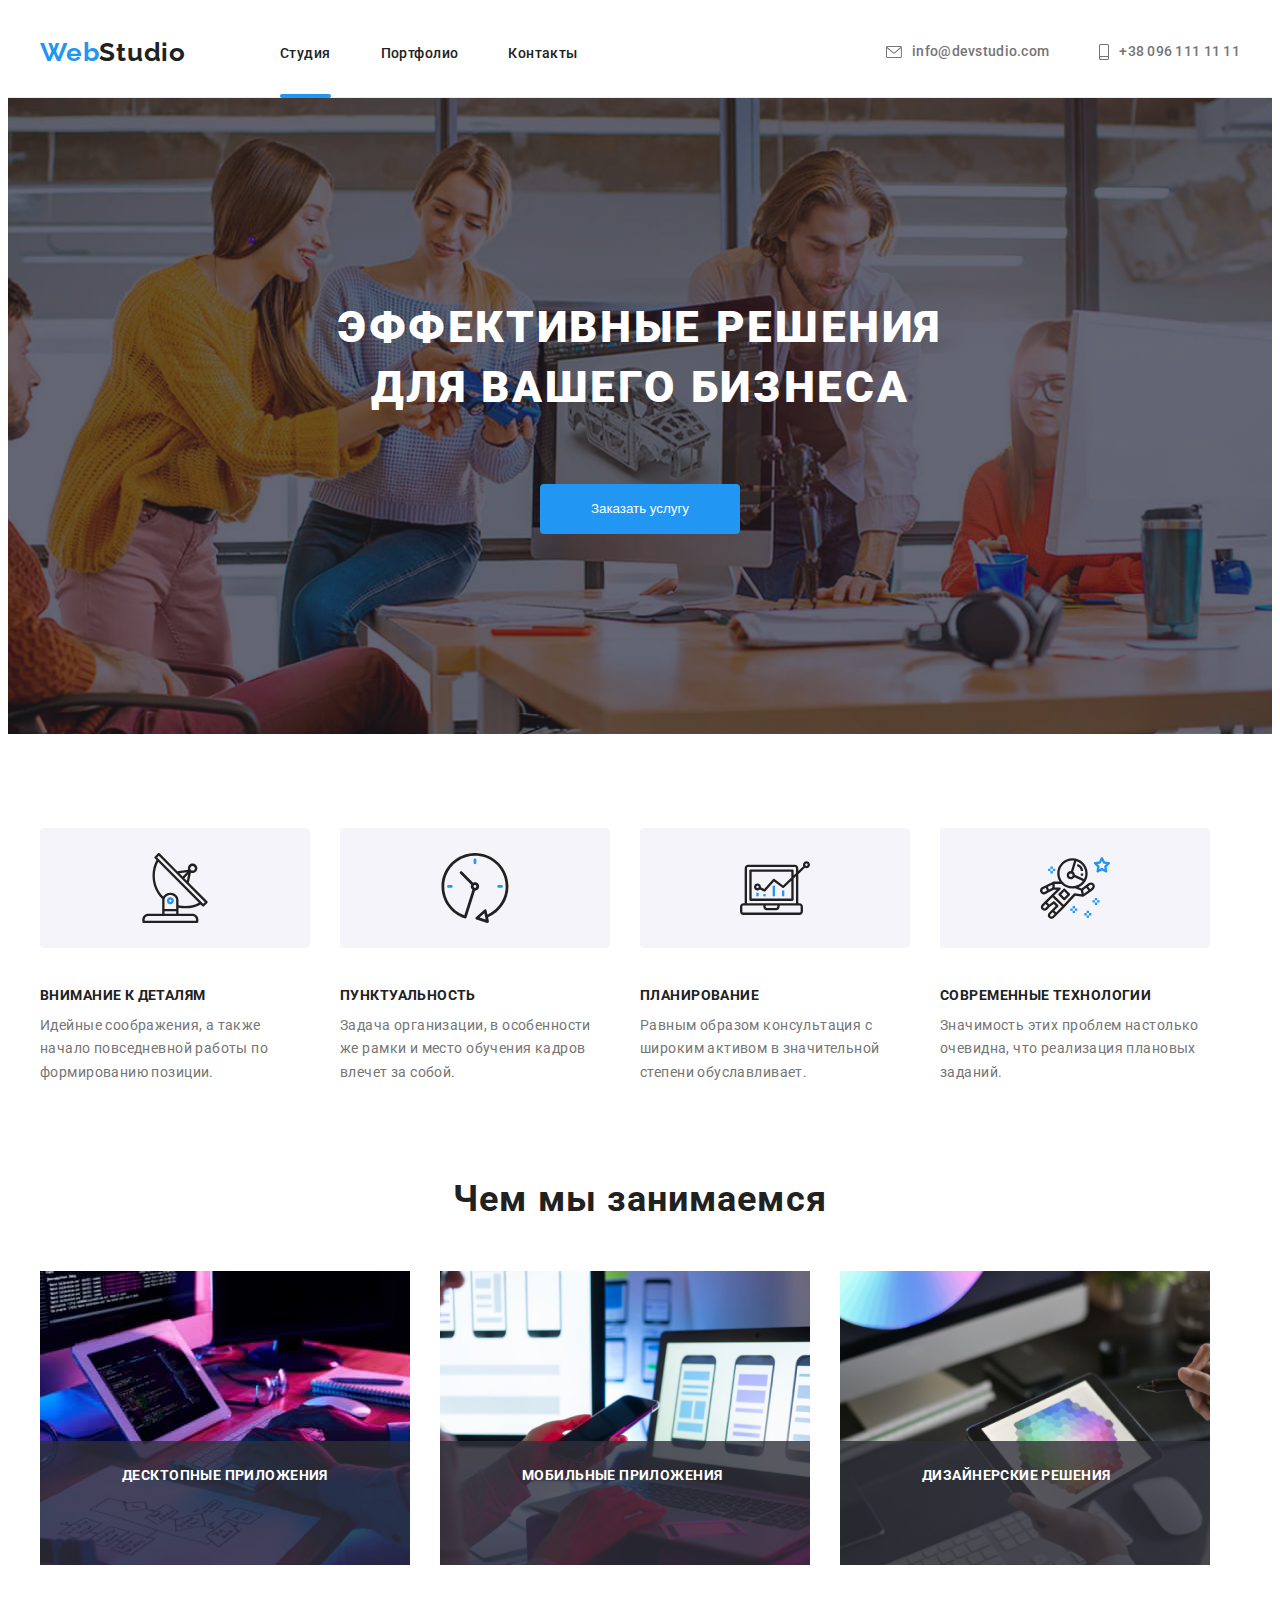
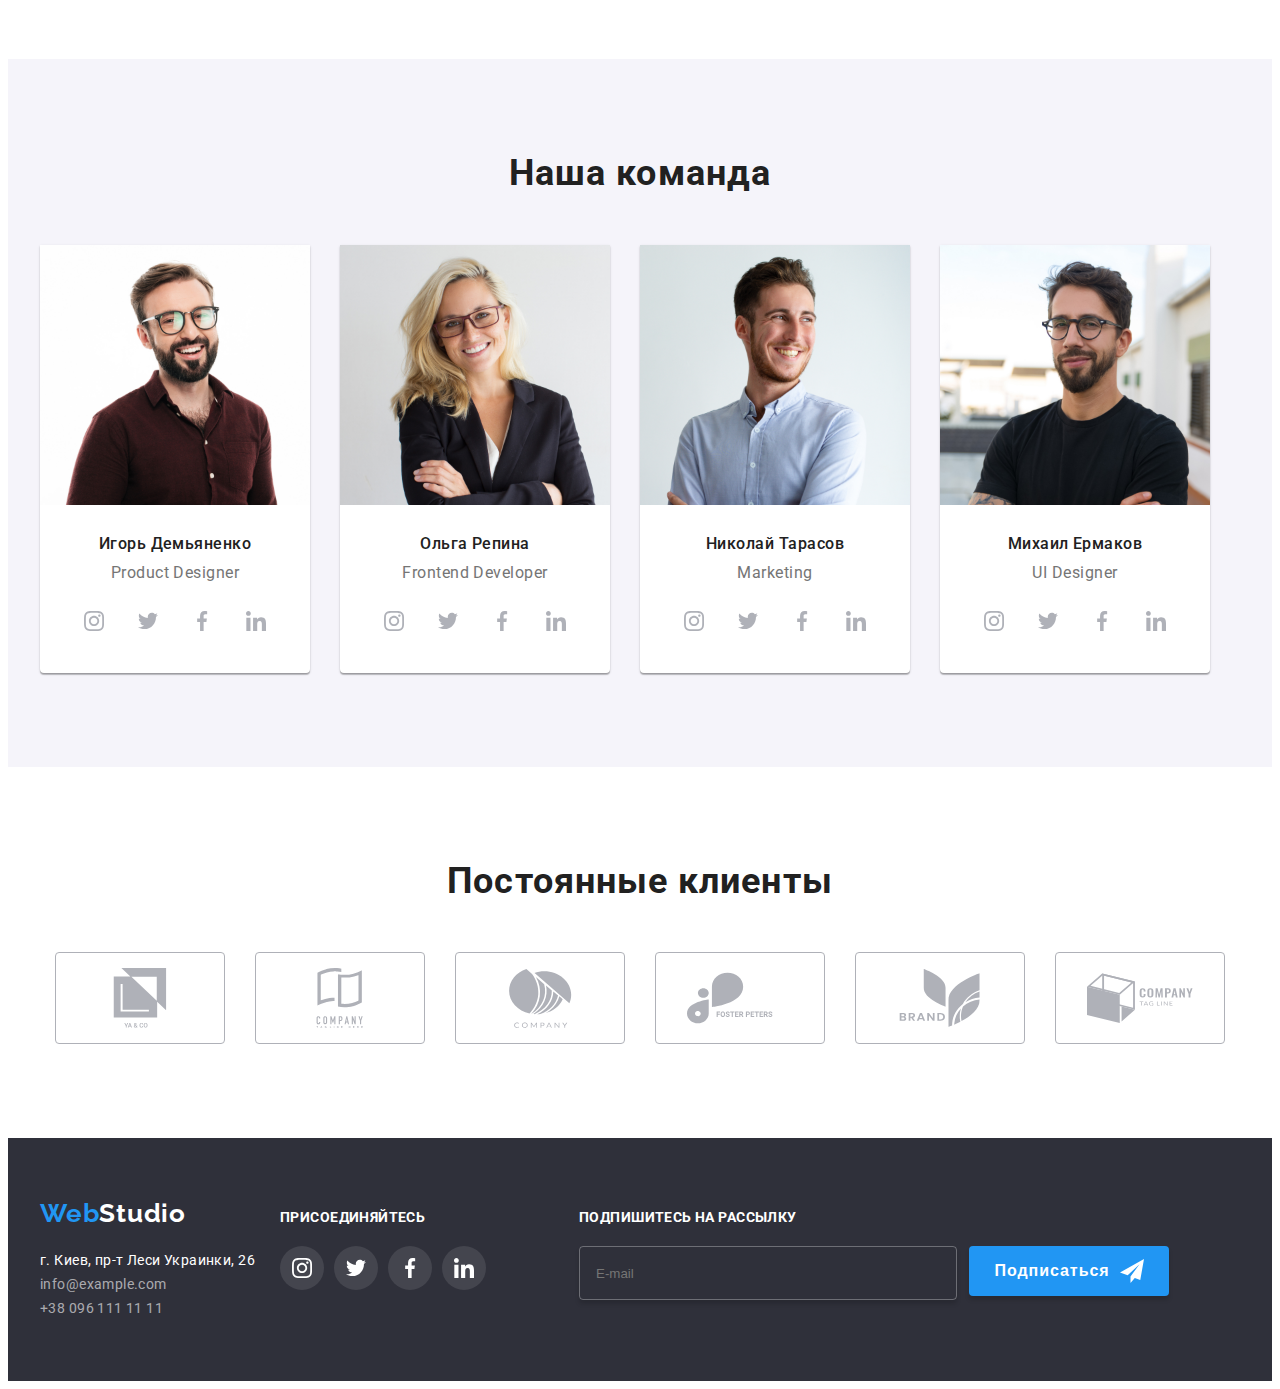
==== index.html @ 2770eb31 "dz7" ====
<!DOCTYPE html>
<html lang="ru">
  <head>
    <meta charset="UTF-8" />
    <meta http-equiv="X-UA-Compatible" content="IE=edge" />
    <meta name="viewport" content="width=device-width, initial-scale=1.0" />
    <title>WebStudio</title>
    <link
      href="https://fonts.googleapis.com/css2?family=Raleway:wght@700&family=Roboto:wght@400;500;700;900&display=swap"
      rel="stylesheet"
    />
    <link
      rel="stylesheet"
      href="https://cdnjs.cloudflare.com/ajax/libs/modern-normalize/1.1.0/modern-normalize.min.css"
      integrity="sha512-wpPYUAdjBVSE4KJnH1VR1HeZfpl1ub8YT/NKx4PuQ5NmX2tKuGu6U/JRp5y+Y8XG2tV+wKQpNHVUX03MfMFn9Q=="
      crossorigin="anonymous"
      referrerpolicy="no-referrer"
    />
    <link rel="stylesheet" href="./css/main.min.css" />
   
  </head>


  <body>

    <header class="header">

      <div class="container header__container">

        <nav class="navigation">
          <a href="./index.html" class="logo">
            Web<span class="studio">Studio</span>
          </a>
          <ul class="nav">

            <li class="nav__item ">
              <a class="nav__link current " href="/index.html"
                >Студия</a>
            </li>


            <li class="nav__item">
              <a class="nav__link " href="./partfolio.html">Портфолио</a>
            </li>


            <li class="nav__item">
              <a class="nav__link" href="">Контакты</a>
            </li>

          </ul>
        </nav>

        <ul class="contacts">
          <li class="contacts__item header-mail">
            <a class="contacts__link " href="mailto:info@devstudio.com"
              > <svg class="contacts__icon" width="16px" height="12px">
                <use href="./images/sprite.svg#icon-envelope"></use>
              </svg>info@devstudio.com</a>


          </li>
          <li class="contacts__item header-tel ">
            <a class="contacts__link " href="tel:+380961111111"
              ><svg class="contacts__icon" width="10px" height="16px">
              <use href="./images/sprite.svg#icon-smartphone"></use>
              </svg>+38 096 111 11 11</a
            >
          </li>
        </ul>
      </div>
    </header>


    <main>
      <section class="hero">
        <div class="container ">
          <h1 class="hero__title">
            Эффективные решения <br />
            для вашего бизнеса
          </h1>

          <button class="hero__button btn" data-modal-open type="button">Заказать услугу</button>
        </div>

      </section>


      <section class="section">
        <div class="container">
          <h2 class="section__title visually-hidden">Наши плюсы</h2>


          <ul class="features">

            <li class="features__item"> <div class="features__container">
              <svg class="features__icon">
                <use href="./images/sprite.svg#icon-antenna"></use>
              </svg>
            </div>
              <h3 class="features__title">Внимание к деталям</h3>
              <p class="features__text">
                Идейные соображения, а также начало повседневной работы по
                формированию позиции.
              </p>
            </li>


            <li class="features__item"> <div class="features__container">
              <svg class="features__icon">
                <use href="./images/sprite.svg#icon-clock"></use>
              </svg>
            </div>
              <h3 class="features__title">Пунктуальность</h3>
              <p class="features__text">
                Задача организации, в особенности же рамки и место обучения
                кадров влечет за собой.
              </p>
            </li>


            <li class="features__item">
              <div class="features__container"><svg class="features__icon">
                <use href="./images/sprite.svg#icon-diagram"></use>
              </svg>
            </div>
              <h3 class="features__title">Планирование</h3>
              <p class="features__text">
                Равным образом консультация с широким активом в значительной
                степени обуславливает.
              </p>
            </li>


            <li class="features__item"> <div class="features__container">
              <svg class="features__icon" >
                <use  href="./images/sprite.svg#icon-astronaut"></use>
              </svg>
            </div>
              <h3 class="features__title">Современные технологии</h3>
              <p class="features__text">
                Значимость этих проблем настолько очевидна, что реализация
                плановых заданий.
              </p>
            </li>

          </ul>

        </div>
      </section>


      <section class="section section__task">
        <div class="container">
          <h2 class="section__title">Чем мы занимаемся</h2>

          <ul class="task ">

            <li class="task__item">
              <div class="task__wrapper">
              <img
                src="./images/img.jpg" alt="набор текста на клавиатуре" width="370"/>
              <p class="task__text">Десктопные приложения</p>
            </div>
            </li>


            <li class="task__item">
              <div class="task__wrapper">
              <img
                src="./images/img(1).png" alt="использование графического планшета"width="370"/>
              <p class="task__text">Мобильные приложения</p>
            </div>
            </li>


            <li class="task__item">
              <div class="task__wrapper">
              <img
                src="./images/img(2).png" alt="использование телефона"width="370"/>
              <p class="task__text">Дизайнерские решения</p>
            </div>
            </li>

          </ul>
        </div>
      </section>


      <section class=" section section__team">
        <div class="container">
          <h2 class="section__title">Наша команда</h2>

          <ul class="team">

            <li class="team__item">
              <img
                src="./images/img(3).jpg"
                alt="портрет Игоря Демьяненко "
                width="270"/>

              <div class="box">
                <h3 class="box__title">Игорь Демьяненко</h3>
                <p class="box__paragraph">Product Designer</p>

                <ul class=" social">

                  <li class="social__item">
                    <a href="" class="social__link">
                      <svg class="social__icon">
                        <use href="./images/sprite.svg#icon-instagram"></use>
                      </svg>
                    </a>
                  </li>


                  <li class="social__item">
                    <a href="" class="social__link">
                      <svg class="social__icon">
                        <use href="./images/sprite.svg#icon-twitter"></use>
                      </svg>
                    </a>
                  </li>


                  <li class="social__item">
                    <a href="" class="social__link">
                      <svg class="social__icon">
                        <use href="./images/sprite.svg#icon-facebook"></use>
                      </svg>
                    </a>
                  </li>


                  <li class="social__item">
                    <a href="" class="social__link">
                      <svg class="social__icon">
                        <use href="./images/sprite.svg#icon-linkedin"></use>
                      </svg>
                    </a>
                  </li>

                </ul>

              </div>

            </li>

            <li class="team__item">
              <img
                src="./images/img(4).jpg"
                alt="портрет Ольги Репиной "
                width="270"/>

              <div class="box">
                <h3 class="box__title">Ольга Репина</h3>
                <p class="box__paragraph">Frontend Developer</p>

                    <ul class=" social">

                      <li class="social__item">
                        <a href="" class="social__link">
                          <svg class="social__icon">
                            <use href="./images/sprite.svg#icon-instagram"></use>
                          </svg>
                        </a>
                      </li>


                      <li class="social__item">
                        <a href="" class="social__link">
                          <svg class="social__icon">
                            <use href="./images/sprite.svg#icon-twitter"></use>
                          </svg>
                        </a>
                      </li>


                      <li class="social__item">
                        <a href="" class="social__link">
                          <svg class="social__icon">
                            <use href="./images/sprite.svg#icon-facebook"></use>
                          </svg>
                        </a>
                      </li>


                      <li class="social__item">
                        <a href="" class="social__link">
                          <svg class="social__icon">
                            <use href="./images/sprite.svg#icon-linkedin"></use>
                          </svg>
                        </a>
                      </li>

                    </ul>

              </div>

            </li>

            <li class="team__item">
              <img
                src="./images/img(5).jpg"
                alt="портрет Николая Тарасова"
                width="270"/>

              <div class="box">
                <h3 class="box__title">Николай Тарасов</h3>
                <p class="box__paragraph">Marketing</p>

                  <ul class=" social">

                    <li class="social__item">
                      <a href="" class="social__link">
                        <svg class="social__icon">
                          <use href="./images/sprite.svg#icon-instagram"></use>
                        </svg>
                      </a>
                    </li>


                    <li class="social__item">
                      <a href="" class="social__link">
                        <svg class="social__icon">
                          <use href="./images/sprite.svg#icon-twitter"></use>
                        </svg>
                      </a>
                    </li>


                    <li class="social__item">
                      <a href="" class="social__link">
                        <svg class="social__icon">
                          <use href="./images/sprite.svg#icon-facebook"></use>
                        </svg>
                      </a>
                    </li>


                    <li class="social__item">
                      <a href="" class="social__link">
                        <svg class="social__icon">
                          <use href="./images/sprite.svg#icon-linkedin"></use>
                        </svg>
                      </a>
                    </li>

                  </ul>

              </div>

            </li>

            <li class="team__item">
              <img
                src="./images/img(6).jpg"
                alt="портрет Михаила Ермакова"
                width="270"/>

              <div class="box">

                <h3 class="box__title">Михаил Ермаков</h3>
                <p class="box__paragraph">UI Designer</p>

                    <ul class=" social">

                      <li class="social__item">
                        <a href="" class="social__link">
                          <svg class="social__icon">
                            <use href="./images/sprite.svg#icon-instagram"></use>
                          </svg>
                        </a>
                      </li>


                      <li class="social__item">
                        <a href="" class="social__link">
                          <svg class="social__icon">
                            <use href="./images/sprite.svg#icon-twitter"></use>
                          </svg>
                        </a>
                      </li>


                      <li class="social__item">
                        <a href="" class="social__link">
                          <svg class="social__icon">
                            <use href="./images/sprite.svg#icon-facebook"></use>
                          </svg>
                        </a>
                      </li>


                    <li class="social__item">
                      <a href="" class="social__link">
                        <svg class="social__icon">
                          <use href="./images/sprite.svg#icon-linkedin"></use>
                        </svg>
                      </a>
                    </li>
                    </ul>
        </div>
      </section>


      <section class=" section section__customer">
        <div class="container">
          <h2 class="section__title">Постоянные клиенты</h2>

          <ul class="customer">

            <li class="customer__item">
              <a href="" class="customer__link">
                <svg class="customer__icon">
                  <use href="./images/sprite.svg#icon-1"></use>
                </svg>
              </a>
            </li>


            <li class="customer__item">
              <a href="" class="customer__link">
                <svg class="customer__icon ">
                  <use href="./images/sprite.svg#icon-2"></use>
                </svg>
              </a>

              <li class="customer__item">
                <a href="" class="customer__link">
                  <svg class="customer__icon ">
                    <use href="./images/sprite.svg#icon-3"></use>
                  </svg>
                </a>

                <li class="customer__item">
                  <a href="" class="customer__link">
                    <svg class="customer__icon ">
                      <use href="./images/sprite.svg#icon-4"></use>
                    </svg>
                  </a>

                  <li class="customer__item">
                    <a href="" class="customer__link">
                      <svg class="customer__icon ">
                        <use href="./images/sprite.svg#icon-5"></use>
                      </svg>
                    </a>

                    <li class="customer__item">
                      <a href="" class="customer__link">
                        <svg class="customer__icon ">
                          <use href="./images/sprite.svg#icon-6"></use>
                        </svg>
                      </a>
            </ul>
        </div>
      </section>


    </main>


    <footer class="footer">
      <div class="container footer-container">
        <div class="" ><a href="./index.html" class="logo">
          Web<span class="footer__studio">Studio</span>
        </a>
        <address class="address">

          <ul class="connection">

            <li class="connection__item ">г. Киев, пр-т Леси Украинки, 26</li>
            <li class="connection__item">
              <a
                class="connection__link "
                href="mailto:info@devstudio.com"
                >info@example.com</a
              >
            </li>


            <li class="connection__item">
              <a class="connection__link" href="tel:+380961111111"
                >+38 096 111 11 11</a
              >
            </li>


          </ul>
        </address>

      </div> 
      <div class=" right">
        <h2 class="footer-title">присоединяйтесь</h2>

        <ul class="join ">

          <li class="join__item">
            <a href="" class="join__link">
              <svg class="join__icon">
                <use href="./images/sprite.svg#icon-instagram"></use>
              </svg>
            </a>
          </li>


          <li class="join__item">
            <a href="" class="join__link">
              <svg class="join__icon">
                <use href="./images/sprite.svg#icon-twitter"></use>
              </svg>
            </a>
          </li>


          <li class="join__item">
            <a href="" class="join__link">
              <svg class="join__icon">
                <use href="./images/sprite.svg#icon-facebook"></use>
              </svg>
            </a>
          </li>


          <li class="join__item">
            <a href="" class="join__link">
              <svg class="join__icon">
                <use href="./images/sprite.svg#icon-linkedin"></use>
              </svg>
            </a>
          </li>

        </ul>

      </div>
      <div class="form">
          <h2 class="footer-title ">Подпишитесь на рассылку</h2>
         <form action="#" class="form-send">
      <div class="follow"> <input type="text" name="user-mail-follow" id="user-mail-follow" class="follow__mail" placeholder="E-mail" />
          <button type="submit" class="btn follow__btn">Подписаться
            <svg class="follow__icon" width="24" height="24">
              <use href="./images/sprite.svg#icon-send"></use>
            </svg>
          </button>
        </div>
         </form>
        
      </div>
    </div>
    </footer>
    <div class="backdrop is-hidden " data-modal>
      <div class="modal">
        <button type="button" class="close-btn" data-modal-close>
            <svg class="button-icon">
              <use href="./images/sprite.svg#icon-cross"></use>
            </svg>
        </button>
        <p class="modal-title">Оставьте свои данные, мы вам перезвоним</p>
        <form action="#" class="modal-form">
          <div class="modal-field">
            <label for="user-name" class="input-label">Имя</label>
            <span class="input-wrapper">
              <input type="text" name="user-name" id="user-name" class="modal-input" />
              <svg class="input-icon" width="18" height="18">
                <use href="./images/sprite.svg#icon-person-black"></use>
              </svg>
            </span>
          </div>
          <div class="modal-field">
            <label for="user-phone" class="input-label">Телефон</label>
            <span class="input-wrapper">
              <input type="text" name="user-phone" id="user-phone" class="modal-input" />
              <svg class="input-icon" width="18" height="18">
                <use href="./images/sprite.svg#icon-phone-black"></use>
              </svg>
            </span>
          </div>
          <div class="modal-field">
            <label for="user-email" class="input-label">Почта</label>
            <span class="input-wrapper">
              <input type="text" name="user-email" id="user-email" class="modal-input" />
              <svg class="input-icon" width="18" height="18">
                <use href="./images/sprite.svg#icon-email-black"></use>
              </svg>
            </span>
          </div>
          
          <div class="text-box">
            <label for="user-text" class="input-label" >Комментарий</label>
            <textarea name="user-text" id="user-text" class="modal-input-text modal-input" placeholder="Введите текст"></textarea>
          </div>
          <input type="checkbox" id="modal-checkbox" class="modal-checkbox visually-hidden">
          <label for="modal-checkbox" class="check-text">
                        <span>
                            <svg class="check-icon" width="11" height="8">
                                <use
                                    href="./images/sprite.svg#icon-tik"
                                ></use>
                            </svg>
                        </span>
                        Соглашаюсь с рассылкой и принимаю&nbsp <a href="" class="condition">Условия договора</a> 
                      </label>
                      <button type="submit" class="btn modal-btn">
                        Отправить
                      </button>




        </form>
      </div>
    </div>
  <script src="./js/modal.js"></script>
  </body>
</html>
---- css/main.min.css ----
:root{--title-color: #212121;--accent-color: #2196f3;--text-color: #757575;--primary-title-color: #ffffff;--background-color: #2f303a;--button-color: #2196f3;--button-text-color: #ffffff;--footer-color: #ffffff99;--bg-footer-color: #2f303a;--buttons-color-portfolio: #f5f4fa;--footer-link-color: rgba(255, 255, 255, 0.6);--our-team-bgc: #f5f4fa;--icon-color: #afb1b8;--modal-color-input: #757575}p,h1,h2,h3,h4,h5,h6{margin:0}ul{list-style:none;margin:0;padding-left:0}input{cursor:pointer}img{display:block;max-width:100%;height:auto}body{font-family:"Roboto", sans-serif;letter-spacing:0.02em}.section{padding-top:94px;padding-bottom:94px}a{text-decoration:none}.btn{cursor:pointer;border:transparent}.section__title{font-weight:700;font-size:36px;line-height:1.16;letter-spacing:0.03em;color:var(--title-color);margin-bottom:50px;text-align:center}.visually-hidden{position:absolute;width:1px;height:1px;margin:-1px;padding:0;overflow:hidden;border:0;clip:rect(0 0 0 0)}.container{padding:0 15px;width:1200px;margin:0 auto}.current{color:var(--accent-color)}.current::after{content:"";position:absolute;width:100%;height:4px;border-radius:2px;background-color:var(--accent-color);display:block;bottom:-37px}.header{padding-top:29px;padding-bottom:29px;border-bottom:solid 1px #ececec}.contacts__link{display:flex;align-items:center}.contacts__link:hover .contacts__icon{fill:var(--accent-color)}.contacts__link:focus .contacts__icon{fill:var(--accent-color)}.header__container{display:flex;align-items:center}.navigation{display:flex;align-items:center}.nav{display:flex}.contacts{margin-left:auto;display:flex;align-items:center}.contacts__icon{fill:var(--text-color);margin-right:10px;transition:fill 250ms cubic-bezier(0.4, 0, 0.2, 1)}.nav__item:not(:last-child){margin-right:50px}.logo{color:var(--accent-color);font-family:Raleway;font-weight:700;font-size:26px;line-height:1.19;letter-spacing:0.03em;margin-right:94px}.studio{color:var(--title-color)}.nav__link{font-weight:500;font-size:14px;line-height:1.14;letter-spacing:0.03em;color:var(--title-color);position:relative;transition:color 250ms cubic-bezier(0.4, 0, 0.2, 1)}.nav__link:hover,.nav__link:focus{color:var(--accent-color)}.contacts__link{font-weight:500;font-size:14px;line-height:1.14;letter-spacing:0.02em;color:var(--text-color);transition:color 250ms cubic-bezier(0.4, 0, 0.2, 1)}.contacts__link:hover,.contacts__link:focus{color:var(--accent-color)}.contacts__item:not(:last-child){margin-right:50px}.hero{padding-top:200px;padding-bottom:200px;background-image:linear-gradient(to right, rgba(47,48,58,0.4), rgba(47,48,58,0.4)),url(../images/Imgback.jpg);background-repeat:no-repeat;background-position:center;background-size:cover;text-align:center}.hero__title{font-weight:900;font-size:44px;line-height:1.36;letter-spacing:0.06em;color:var(--primary-title-color);margin-bottom:66px;text-transform:uppercase}.hero__button{background-color:var(--button-color);color:var(--button-text-color);width:200px;height:50px;border-radius:4px;padding:10px 32px}.features__container{height:120px;width:270px;background-color:var(--buttons-color-portfolio);margin-bottom:40px;border-radius:4px;display:flex;justify-content:center;align-items:center}.features__icon{height:70px;width:70px;background-size:cover}.features{display:flex;flex-wrap:wrap}.features__item:not(:last-child){margin-right:30px}.features__title{font-weight:700;font-size:14px;line-height:1.14;letter-spacing:0.03em;text-transform:uppercase;color:var(--title-color);margin-bottom:10px}.features__text{width:270px;font-size:14px;line-height:1.71;letter-spacing:0.03em;color:var(--text-color)}.section__task{padding-top:0}.task__wrapper{position:relative;overflow:hidden}.task__text{font-weight:700;font-size:14px;line-height:1.14;letter-spacing:0.03em;text-transform:uppercase;color:var(--primary-title-color);background:rgba(47,48,58,0.8);bottom:0;height:70px;width:100%;padding:27px 82px;position:absolute}.task{display:flex}.task__item:not(:last-child){margin-right:30px}.section__team{background-color:var(--our-team-bgc)}.team__title{font-weight:700;font-size:36px;line-height:1.16;letter-spacing:0.03em;color:var(--title-color);margin-bottom:50px;text-align:center}.team{display:flex}.team__item{box-shadow:0px 1px 3px rgba(0,0,0,0.12),0px 1px 1px rgba(0,0,0,0.14),0px 2px 1px rgba(0,0,0,0.2);border-radius:0px 0px 4px 4px;background-color:#fff}.team__item:not(:last-child){margin-right:30px}.box{padding-top:30px;padding-bottom:30px}.box__title{font-weight:500;font-size:16px;line-height:1.18;letter-spacing:0.03em;color:var(--title-color);margin-bottom:10px;text-align:center}.box__paragraph{font-size:16px;line-height:1.18;letter-spacing:0.03em;color:var(--text-color);text-align:center;margin-bottom:16px}.social{display:flex;justify-content:center}.social__item{height:44px;width:44px}.social__item+.social__item{margin-left:10px}.social__icon{height:20px;width:20px;fill:var(--icon-color);transition:fill 250ms cubic-bezier(0.4, 0, 0.2, 1)}.social__link{width:100%;height:100%;border-radius:50%;background-color:var(--button-text-color);display:flex;align-items:center;justify-content:center;transition:background-color 250ms cubic-bezier(0.4, 0, 0.2, 1)}.social__link:hover,.social__link:focus{background-color:var(--button-color)}.social__link:hover .social__icon,.social__link:focus .social__icon{fill:var(--primary-title-color)}.customer{display:flex;justify-content:center}.customer__item{height:92px;width:170px}.customer__item+.customer__item{margin-left:30px}.customer__icon{height:60px;width:106px;fill:var(--icon-color);transition:fill 250ms cubic-bezier(0.4, 0, 0.2, 1)}.customer__link{width:100%;height:100%;border-radius:4px;background-color:var(--button-text-color);display:flex;align-items:center;justify-content:center;border:1px solid #afb1b8;box-sizing:border-box;transition:border-color 250ms cubic-bezier(0.4, 0, 0.2, 1)}.customer__link:hover,.customer__link:focus{border-color:var(--button-color)}.customer__link:hover .customer__icon,.customer__link:focus .customer__icon{fill:var(--button-color)}.footer-container{display:flex;align-items:baseline}.footer__contacts{margin-right:70px}.footer{background-color:var(--bg-footer-color);padding-top:60px;padding-bottom:60px}.connection__item{font-size:14px;line-height:1.71;letter-spacing:0.03em;color:var(--primary-title-color)}.address{margin-top:20px}.connection{font-size:14px;line-height:1.71;letter-spacing:0.03em;color:var(--footer-color);font-style:normal}.footer__studio{color:var(--button-text-color)}.connection__link{font-weight:400;font-size:14px;line-height:1.71;letter-spacing:0.03em;color:rgba(255,255,255,0.6);transition:color 250ms cubic-bezier(0.4, 0, 0.2, 1);display:block}.connection__link:hover,.connection__link:focus{color:var(--accent-color)}.join{display:flex;justify-content:center}.footer-title{font-weight:700;font-size:14px;line-height:1.14;letter-spacing:0.03em;text-transform:uppercase;color:var(--primary-title-color);margin-bottom:20px}.join__item{height:44px;width:44px}.join__item+.join__item{margin-left:10px}.join__link{width:100%;height:100%;border-radius:50%;background-color:rgba(255,255,255,0.1);display:flex;align-items:center;justify-content:center;transition:background-color 250ms cubic-bezier(0.4, 0, 0.2, 1)}.join__link:hover,.join__link:focus{background-color:var(--button-color)}.join__link:hover .social__icon,.join__link:focus .social__icon{fill:var(--primary-title-color)}.join__icon{height:20px;width:20px;fill:var(--button-text-color);transition:fill 250ms cubic-bezier(0.4, 0, 0.2, 1)}.follow__mail{width:358px;height:50px;border:1px solid rgba(255,255,255,0.3);box-shadow:0px 4px 4px rgba(0,0,0,0.15);border-radius:4px;background-color:transparent;padding-left:16px;color:#ffffff}.form{margin-left:93px}.follow{display:flex;justify-content:center}.follow__btn{width:200px;height:50px;background-color:var(--accent-color);box-shadow:0px 4px 4px rgba(0,0,0,0.15);border-radius:4px;font-weight:700;font-size:16px;line-height:1.87;letter-spacing:0.06em;color:var(--primary-title-color);margin-left:12px;position:relative;display:flex;align-items:center;justify-content:center}.follow__icon{margin-left:10px}.backdrop{position:fixed;width:100vw;height:100vh;background-color:rgba(0,0,0,0.1);top:0;display:flex;align-items:center;justify-content:center;transition:opacity 300ms ease-in-out, visibility 300ms ease-in-out}.backdrop.is-hidden{opacity:0;visibility:hidden;pointer-events:none}.backdrop.is-hidden .modal{transform:scale(2)}.modal{min-width:528px;min-height:581px;background-color:#ffffff;border-radius:4px;position:relative;transform:scale(1);transition:transform 250ms ease;padding:40px}.close-btn{position:absolute;padding:0;right:8px;top:8px;background-color:transparent;border-radius:50%;width:30px;height:30px;border:1px solid rgba(0,0,0,0.1);display:flex;align-items:center;justify-content:center;transition:fill 250ms cubic-bezier(0.4, 0, 0.2, 1);cursor:pointer}.close-btn:hover,.close-btn:focus{fill:var(--accent-color)}.button-icon{height:11px;width:11px}.modal-title{font-weight:700;font-size:20px;line-height:1.15;letter-spacing:0.03em;color:var(--title-color);margin-bottom:20px}.modal-field{margin-bottom:10px}.input-label{font-size:12px;line-height:1.16;letter-spacing:0.01em;color:var(--modal-color-input);display:block;margin-bottom:5px}.input-wrapper{display:block;position:relative}.modal-input{width:100%;height:45px;border-radius:3px;border:1px solid #999999;background:transparent;padding-left:40px;padding-right:20px;outline:none;transition:border-color 250ms cubic-bezier(0.4, 0, 0.2, 1)}.modal-input:focus{border-color:var(--accent-color)}.modal-input:focus+.input-icon{fill:var(--accent-color)}.input-icon{position:absolute;left:10px;top:50%;transform:translateY(-50%);transition:fill 250ms cubic-bezier(0.4, 0, 0.2, 1)}.modal-input-text{width:100%;height:100px;border-radius:3px;resize:none;border:1px solid #999999;background:transparent;padding:10px;display:block}.modal-btn{display:block;margin:0 auto}.check-text{font-size:14px;line-height:1.17;letter-spacing:0.03em;color:var(--text-color);display:flex;margin-bottom:15px;position:relative;align-items:center;justify-content:center}.check-text span{width:15px;height:15px;border:2px solid #303030;border-radius:3px;margin-right:7px;display:flex;align-items:center;justify-content:center}.check-text .modal-checkbox:checked+.check-text span{background-color:var(--accent-color);border:none}.condition{color:var(--button-color)}.modal-btn{background-color:var(--button-color);color:var(--button-text-color);width:200px;height:50px;border-radius:4px;padding:10px 32px}.text-box{margin-bottom:20px}.sort__button{background-color:var(--buttons-color-portfolio);color:var(--title-color);font-weight:500;font-size:16px;line-height:1.6;letter-spacing:0.03em;padding:6px 22px;border-radius:4px;transition:color 250ms cubic-bezier(0.4, 0, 0.2, 1),background-color 250ms cubic-bezier(0.4, 0, 0.2, 1),box-shadow 250ms cubic-bezier(0.4, 0, 0.2, 1)}.sort__button:hover,.sort__button:focus{color:var(--button-text-color);background-color:var(--accent-color);box-shadow:0px 3px 1px rgba(0,0,0,0.1),0px 1px 2px rgba(0,0,0,0.08),0px 2px 2px rgba(0,0,0,0.12)}.sort{display:flex;margin-bottom:50px;justify-content:center}.sort__item:not(:last-child){margin-right:8px}.case__title{font-weight:700;font-size:18px;line-height:2;letter-spacing:0.06em;color:var(--title-color);margin-bottom:4px}.examples__text{font-size:16px;color:#fff;background-color:rgba(33,150,243,0.9);position:absolute;top:0;left:0;font-size:18px;line-height:1.56;height:100%;padding:63px 24px;transform:translateY(100%);transition:transform 250ms cubic-bezier(0.4, 0, 0.2, 1)}.examples__wrapper{position:relative;overflow:hidden}.case-paragraph{font-size:16px;line-height:1.87;letter-spacing:0.03em;color:#757575}.examples{padding-top:94px}.examples__link{display:block;transition:box-shadow 250ms cubic-bezier(0.4, 0, 0.2, 1),fill 250ms cubic-bezier(0.4, 0, 0.2, 1)}.examples__link:hover,.examples__link:focus{box-shadow:0px 1px 1px rgba(0,0,0,0.12),0px 4px 4px rgba(0,0,0,0.06),1px 4px 6px rgba(0,0,0,0.16)}.examples__link:hover .examples__text,.examples__link:focus .examples__text{transform:translateY(0)}.examples{display:flex;flex-wrap:wrap}.examples__item{flex-basis:calc((100% - 60px) / 3);margin-bottom:30px}.examples__item:not(:nth-child(3n)){margin-right:30px}.examples__item:nth-last-child(-n+3){margin-bottom:0}.examples__item img{width:100%}.case{padding-left:24px;padding-right:24px;padding-bottom:20px;padding-top:20px;border-bottom:1px solid #eeeeee;border-left:1px solid #eeeeee;border-right:1px solid #eeeeee}
/*# sourceMappingURL=main.min.css.map */
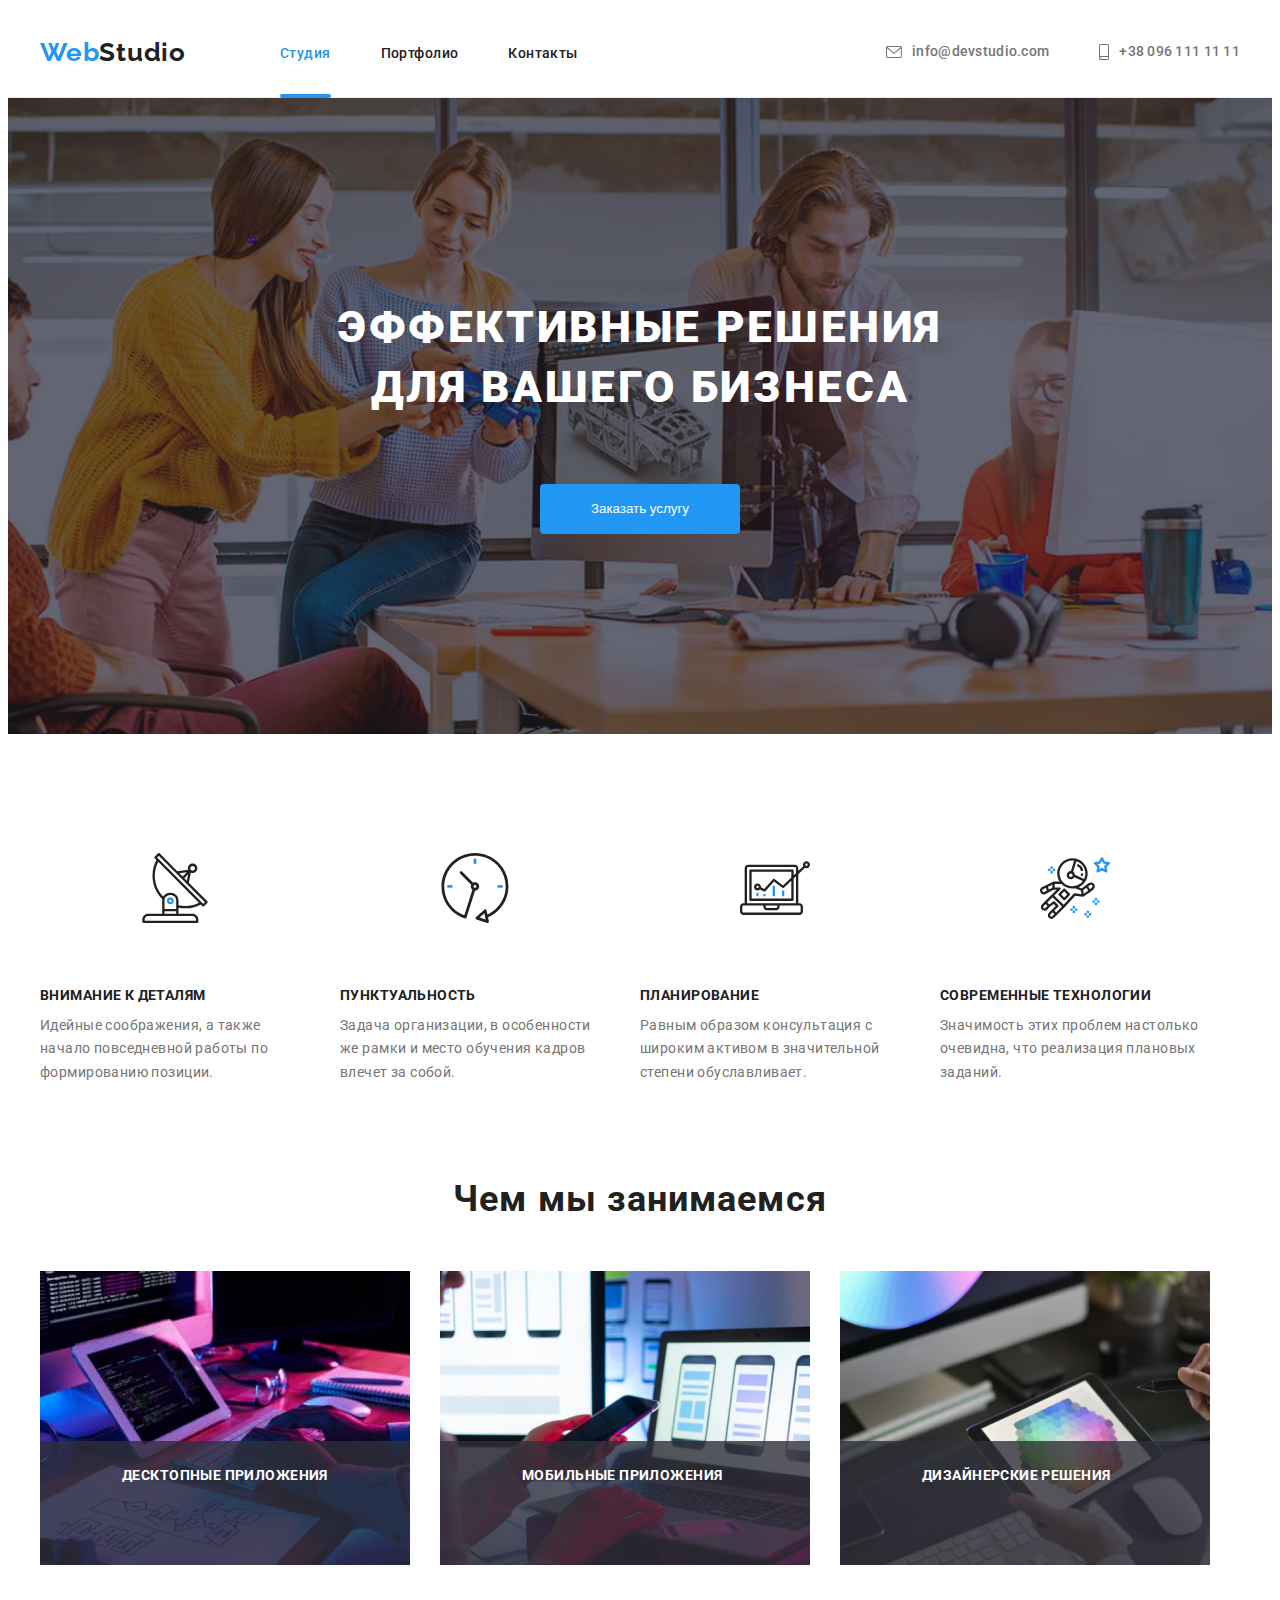
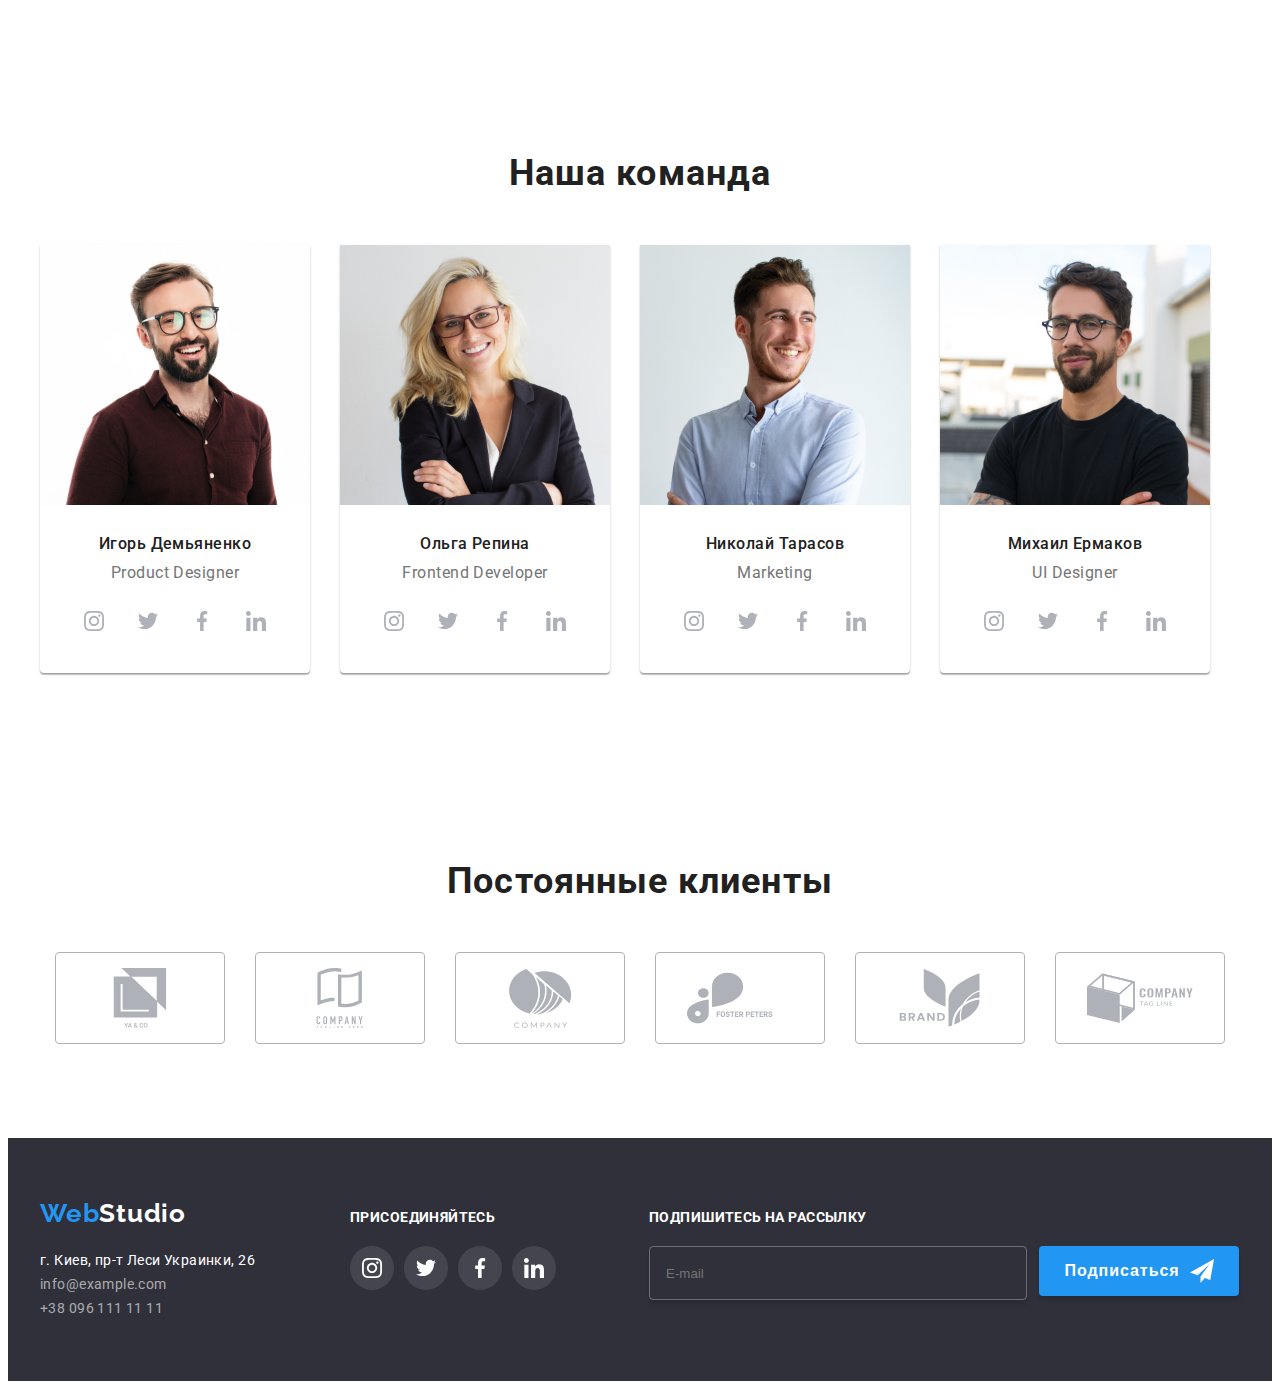
==== commit 0e537f10: "homework 7" ====
--- a/index.html
+++ b/index.html
@@ -2,23 +2,29 @@
 <html lang="ru">
   <head>
     <meta charset="UTF-8" />
-    <meta http-equiv="X-UA-Compatible" content="IE=edge" />
-    <meta name="viewport" content="width=device-width, initial-scale=1.0" />
-    <title>WebStudio</title>
-    <link
-      href="https://fonts.googleapis.com/css2?family=Raleway:wght@700&family=Roboto:wght@400;500;700;900&display=swap"
-      rel="stylesheet"
-    />
-    <link
-      rel="stylesheet"
-      href="https://cdnjs.cloudflare.com/ajax/libs/modern-normalize/1.1.0/modern-normalize.min.css"
-      integrity="sha512-wpPYUAdjBVSE4KJnH1VR1HeZfpl1ub8YT/NKx4PuQ5NmX2tKuGu6U/JRp5y+Y8XG2tV+wKQpNHVUX03MfMFn9Q=="
-      crossorigin="anonymous"
-      referrerpolicy="no-referrer"
-    />
+  <link
+    rel="stylesheet"
+    href="https://cdnjs.cloudflare.com/ajax/libs/modern-normalize/1.1.0/modern-normalize.min.css"
+    integrity="sha512-wpPYUAdjBVSE4KJnH1VR1HeZfpl1ub8YT/NKx4PuQ5NmX2tKuGu6U/JRp5y+Y8XG2tV+wKQpNHVUX03MfMFn9Q=="
+    crossorigin="anonymous"
+    referrerpolicy="no-referrer"
+  />
+  <title>WebStudio</title>
+  <link rel="stylesheet" href="./css/styles.css" />
+  <link rel="preconnect" href="https://fonts.googleapis.com" />
+  <link rel="preconnect" href="https://fonts.gstatic.com" crossorigin />
+  <link
+    href="https://fonts.googleapis.com/css2?family=Raleway:wght@700&family=Roboto:wght@400;500;700;900&display=swap"
+    rel="stylesheet"
+  />
+
     <link rel="stylesheet" href="./css/main.min.css" />
    
   </head>
+
+
+
+
 
 
   <body>
@@ -37,7 +43,8 @@
               <a class="nav__link current " href="/index.html"
                 >Студия</a>
             </li>
-
+            
+             
 
             <li class="nav__item">
               <a class="nav__link " href="./partfolio.html">Портфолио</a>
--- a/css/main.min.css
+++ b/css/main.min.css
@@ -1,2 +1,2 @@
-:root{--title-color: #212121;--accent-color: #2196f3;--text-color: #757575;--primary-title-color: #ffffff;--background-color: #2f303a;--button-color: #2196f3;--button-text-color: #ffffff;--footer-color: #ffffff99;--bg-footer-color: #2f303a;--buttons-color-portfolio: #f5f4fa;--footer-link-color: rgba(255, 255, 255, 0.6);--our-team-bgc: #f5f4fa;--icon-color: #afb1b8;--modal-color-input: #757575}p,h1,h2,h3,h4,h5,h6{margin:0}ul{list-style:none;margin:0;padding-left:0}input{cursor:pointer}img{display:block;max-width:100%;height:auto}body{font-family:"Roboto", sans-serif;letter-spacing:0.02em}.section{padding-top:94px;padding-bottom:94px}a{text-decoration:none}.btn{cursor:pointer;border:transparent}.section__title{font-weight:700;font-size:36px;line-height:1.16;letter-spacing:0.03em;color:var(--title-color);margin-bottom:50px;text-align:center}.visually-hidden{position:absolute;width:1px;height:1px;margin:-1px;padding:0;overflow:hidden;border:0;clip:rect(0 0 0 0)}.container{padding:0 15px;width:1200px;margin:0 auto}.current{color:var(--accent-color)}.current::after{content:"";position:absolute;width:100%;height:4px;border-radius:2px;background-color:var(--accent-color);display:block;bottom:-37px}.header{padding-top:29px;padding-bottom:29px;border-bottom:solid 1px #ececec}.contacts__link{display:flex;align-items:center}.contacts__link:hover .contacts__icon{fill:var(--accent-color)}.contacts__link:focus .contacts__icon{fill:var(--accent-color)}.header__container{display:flex;align-items:center}.navigation{display:flex;align-items:center}.nav{display:flex}.contacts{margin-left:auto;display:flex;align-items:center}.contacts__icon{fill:var(--text-color);margin-right:10px;transition:fill 250ms cubic-bezier(0.4, 0, 0.2, 1)}.nav__item:not(:last-child){margin-right:50px}.logo{color:var(--accent-color);font-family:Raleway;font-weight:700;font-size:26px;line-height:1.19;letter-spacing:0.03em;margin-right:94px}.studio{color:var(--title-color)}.nav__link{font-weight:500;font-size:14px;line-height:1.14;letter-spacing:0.03em;color:var(--title-color);position:relative;transition:color 250ms cubic-bezier(0.4, 0, 0.2, 1)}.nav__link:hover,.nav__link:focus{color:var(--accent-color)}.contacts__link{font-weight:500;font-size:14px;line-height:1.14;letter-spacing:0.02em;color:var(--text-color);transition:color 250ms cubic-bezier(0.4, 0, 0.2, 1)}.contacts__link:hover,.contacts__link:focus{color:var(--accent-color)}.contacts__item:not(:last-child){margin-right:50px}.hero{padding-top:200px;padding-bottom:200px;background-image:linear-gradient(to right, rgba(47,48,58,0.4), rgba(47,48,58,0.4)),url(../images/Imgback.jpg);background-repeat:no-repeat;background-position:center;background-size:cover;text-align:center}.hero__title{font-weight:900;font-size:44px;line-height:1.36;letter-spacing:0.06em;color:var(--primary-title-color);margin-bottom:66px;text-transform:uppercase}.hero__button{background-color:var(--button-color);color:var(--button-text-color);width:200px;height:50px;border-radius:4px;padding:10px 32px}.features__container{height:120px;width:270px;background-color:var(--buttons-color-portfolio);margin-bottom:40px;border-radius:4px;display:flex;justify-content:center;align-items:center}.features__icon{height:70px;width:70px;background-size:cover}.features{display:flex;flex-wrap:wrap}.features__item:not(:last-child){margin-right:30px}.features__title{font-weight:700;font-size:14px;line-height:1.14;letter-spacing:0.03em;text-transform:uppercase;color:var(--title-color);margin-bottom:10px}.features__text{width:270px;font-size:14px;line-height:1.71;letter-spacing:0.03em;color:var(--text-color)}.section__task{padding-top:0}.task__wrapper{position:relative;overflow:hidden}.task__text{font-weight:700;font-size:14px;line-height:1.14;letter-spacing:0.03em;text-transform:uppercase;color:var(--primary-title-color);background:rgba(47,48,58,0.8);bottom:0;height:70px;width:100%;padding:27px 82px;position:absolute}.task{display:flex}.task__item:not(:last-child){margin-right:30px}.section__team{background-color:var(--our-team-bgc)}.team__title{font-weight:700;font-size:36px;line-height:1.16;letter-spacing:0.03em;color:var(--title-color);margin-bottom:50px;text-align:center}.team{display:flex}.team__item{box-shadow:0px 1px 3px rgba(0,0,0,0.12),0px 1px 1px rgba(0,0,0,0.14),0px 2px 1px rgba(0,0,0,0.2);border-radius:0px 0px 4px 4px;background-color:#fff}.team__item:not(:last-child){margin-right:30px}.box{padding-top:30px;padding-bottom:30px}.box__title{font-weight:500;font-size:16px;line-height:1.18;letter-spacing:0.03em;color:var(--title-color);margin-bottom:10px;text-align:center}.box__paragraph{font-size:16px;line-height:1.18;letter-spacing:0.03em;color:var(--text-color);text-align:center;margin-bottom:16px}.social{display:flex;justify-content:center}.social__item{height:44px;width:44px}.social__item+.social__item{margin-left:10px}.social__icon{height:20px;width:20px;fill:var(--icon-color);transition:fill 250ms cubic-bezier(0.4, 0, 0.2, 1)}.social__link{width:100%;height:100%;border-radius:50%;background-color:var(--button-text-color);display:flex;align-items:center;justify-content:center;transition:background-color 250ms cubic-bezier(0.4, 0, 0.2, 1)}.social__link:hover,.social__link:focus{background-color:var(--button-color)}.social__link:hover .social__icon,.social__link:focus .social__icon{fill:var(--primary-title-color)}.customer{display:flex;justify-content:center}.customer__item{height:92px;width:170px}.customer__item+.customer__item{margin-left:30px}.customer__icon{height:60px;width:106px;fill:var(--icon-color);transition:fill 250ms cubic-bezier(0.4, 0, 0.2, 1)}.customer__link{width:100%;height:100%;border-radius:4px;background-color:var(--button-text-color);display:flex;align-items:center;justify-content:center;border:1px solid #afb1b8;box-sizing:border-box;transition:border-color 250ms cubic-bezier(0.4, 0, 0.2, 1)}.customer__link:hover,.customer__link:focus{border-color:var(--button-color)}.customer__link:hover .customer__icon,.customer__link:focus .customer__icon{fill:var(--button-color)}.footer-container{display:flex;align-items:baseline}.footer__contacts{margin-right:70px}.footer{background-color:var(--bg-footer-color);padding-top:60px;padding-bottom:60px}.connection__item{font-size:14px;line-height:1.71;letter-spacing:0.03em;color:var(--primary-title-color)}.address{margin-top:20px}.connection{font-size:14px;line-height:1.71;letter-spacing:0.03em;color:var(--footer-color);font-style:normal}.footer__studio{color:var(--button-text-color)}.connection__link{font-weight:400;font-size:14px;line-height:1.71;letter-spacing:0.03em;color:rgba(255,255,255,0.6);transition:color 250ms cubic-bezier(0.4, 0, 0.2, 1);display:block}.connection__link:hover,.connection__link:focus{color:var(--accent-color)}.join{display:flex;justify-content:center}.footer-title{font-weight:700;font-size:14px;line-height:1.14;letter-spacing:0.03em;text-transform:uppercase;color:var(--primary-title-color);margin-bottom:20px}.join__item{height:44px;width:44px}.join__item+.join__item{margin-left:10px}.join__link{width:100%;height:100%;border-radius:50%;background-color:rgba(255,255,255,0.1);display:flex;align-items:center;justify-content:center;transition:background-color 250ms cubic-bezier(0.4, 0, 0.2, 1)}.join__link:hover,.join__link:focus{background-color:var(--button-color)}.join__link:hover .social__icon,.join__link:focus .social__icon{fill:var(--primary-title-color)}.join__icon{height:20px;width:20px;fill:var(--button-text-color);transition:fill 250ms cubic-bezier(0.4, 0, 0.2, 1)}.follow__mail{width:358px;height:50px;border:1px solid rgba(255,255,255,0.3);box-shadow:0px 4px 4px rgba(0,0,0,0.15);border-radius:4px;background-color:transparent;padding-left:16px;color:#ffffff}.form{margin-left:93px}.follow{display:flex;justify-content:center}.follow__btn{width:200px;height:50px;background-color:var(--accent-color);box-shadow:0px 4px 4px rgba(0,0,0,0.15);border-radius:4px;font-weight:700;font-size:16px;line-height:1.87;letter-spacing:0.06em;color:var(--primary-title-color);margin-left:12px;position:relative;display:flex;align-items:center;justify-content:center}.follow__icon{margin-left:10px}.backdrop{position:fixed;width:100vw;height:100vh;background-color:rgba(0,0,0,0.1);top:0;display:flex;align-items:center;justify-content:center;transition:opacity 300ms ease-in-out, visibility 300ms ease-in-out}.backdrop.is-hidden{opacity:0;visibility:hidden;pointer-events:none}.backdrop.is-hidden .modal{transform:scale(2)}.modal{min-width:528px;min-height:581px;background-color:#ffffff;border-radius:4px;position:relative;transform:scale(1);transition:transform 250ms ease;padding:40px}.close-btn{position:absolute;padding:0;right:8px;top:8px;background-color:transparent;border-radius:50%;width:30px;height:30px;border:1px solid rgba(0,0,0,0.1);display:flex;align-items:center;justify-content:center;transition:fill 250ms cubic-bezier(0.4, 0, 0.2, 1);cursor:pointer}.close-btn:hover,.close-btn:focus{fill:var(--accent-color)}.button-icon{height:11px;width:11px}.modal-title{font-weight:700;font-size:20px;line-height:1.15;letter-spacing:0.03em;color:var(--title-color);margin-bottom:20px}.modal-field{margin-bottom:10px}.input-label{font-size:12px;line-height:1.16;letter-spacing:0.01em;color:var(--modal-color-input);display:block;margin-bottom:5px}.input-wrapper{display:block;position:relative}.modal-input{width:100%;height:45px;border-radius:3px;border:1px solid #999999;background:transparent;padding-left:40px;padding-right:20px;outline:none;transition:border-color 250ms cubic-bezier(0.4, 0, 0.2, 1)}.modal-input:focus{border-color:var(--accent-color)}.modal-input:focus+.input-icon{fill:var(--accent-color)}.input-icon{position:absolute;left:10px;top:50%;transform:translateY(-50%);transition:fill 250ms cubic-bezier(0.4, 0, 0.2, 1)}.modal-input-text{width:100%;height:100px;border-radius:3px;resize:none;border:1px solid #999999;background:transparent;padding:10px;display:block}.modal-btn{display:block;margin:0 auto}.check-text{font-size:14px;line-height:1.17;letter-spacing:0.03em;color:var(--text-color);display:flex;margin-bottom:15px;position:relative;align-items:center;justify-content:center}.check-text span{width:15px;height:15px;border:2px solid #303030;border-radius:3px;margin-right:7px;display:flex;align-items:center;justify-content:center}.check-text .modal-checkbox:checked+.check-text span{background-color:var(--accent-color);border:none}.condition{color:var(--button-color)}.modal-btn{background-color:var(--button-color);color:var(--button-text-color);width:200px;height:50px;border-radius:4px;padding:10px 32px}.text-box{margin-bottom:20px}.sort__button{background-color:var(--buttons-color-portfolio);color:var(--title-color);font-weight:500;font-size:16px;line-height:1.6;letter-spacing:0.03em;padding:6px 22px;border-radius:4px;transition:color 250ms cubic-bezier(0.4, 0, 0.2, 1),background-color 250ms cubic-bezier(0.4, 0, 0.2, 1),box-shadow 250ms cubic-bezier(0.4, 0, 0.2, 1)}.sort__button:hover,.sort__button:focus{color:var(--button-text-color);background-color:var(--accent-color);box-shadow:0px 3px 1px rgba(0,0,0,0.1),0px 1px 2px rgba(0,0,0,0.08),0px 2px 2px rgba(0,0,0,0.12)}.sort{display:flex;margin-bottom:50px;justify-content:center}.sort__item:not(:last-child){margin-right:8px}.case__title{font-weight:700;font-size:18px;line-height:2;letter-spacing:0.06em;color:var(--title-color);margin-bottom:4px}.examples__text{font-size:16px;color:#fff;background-color:rgba(33,150,243,0.9);position:absolute;top:0;left:0;font-size:18px;line-height:1.56;height:100%;padding:63px 24px;transform:translateY(100%);transition:transform 250ms cubic-bezier(0.4, 0, 0.2, 1)}.examples__wrapper{position:relative;overflow:hidden}.case-paragraph{font-size:16px;line-height:1.87;letter-spacing:0.03em;color:#757575}.examples{padding-top:94px}.examples__link{display:block;transition:box-shadow 250ms cubic-bezier(0.4, 0, 0.2, 1),fill 250ms cubic-bezier(0.4, 0, 0.2, 1)}.examples__link:hover,.examples__link:focus{box-shadow:0px 1px 1px rgba(0,0,0,0.12),0px 4px 4px rgba(0,0,0,0.06),1px 4px 6px rgba(0,0,0,0.16)}.examples__link:hover .examples__text,.examples__link:focus .examples__text{transform:translateY(0)}.examples{display:flex;flex-wrap:wrap}.examples__item{flex-basis:calc((100% - 60px) / 3);margin-bottom:30px}.examples__item:not(:nth-child(3n)){margin-right:30px}.examples__item:nth-last-child(-n+3){margin-bottom:0}.examples__item img{width:100%}.case{padding-left:24px;padding-right:24px;padding-bottom:20px;padding-top:20px;border-bottom:1px solid #eeeeee;border-left:1px solid #eeeeee;border-right:1px solid #eeeeee}
+:root{--title-color: #212121;--theme-color: #2196f3;--text-color: #757575;--background-color: #2f303a;--button-color: #2196f3;--icon-color: #afb1b8}body{font-family:"Roboto", sans-serif;letter-spacing:0.02em}p,h1,h2,h3,h4,h5,h6{margin:0}ul{list-style:none;margin:0;padding-left:0}input{cursor:pointer}img{display:block;max-width:100%;height:auto}body{font-family:"Roboto", sans-serif;letter-spacing:0.02em}.section{padding-top:94px;padding-bottom:94px}a{text-decoration:none}.btn{cursor:pointer;border:transparent}.section__title{font-weight:700;font-size:36px;line-height:1.16;letter-spacing:0.03em;color:var(--title-color);margin-bottom:50px;text-align:center}.visually-hidden{position:absolute;width:1px;height:1px;margin:-1px;padding:0;overflow:hidden;border:0;clip:rect(0 0 0 0)}.container{padding:0 15px;width:1200px;margin:0 auto}.header{padding-top:29px;padding-bottom:29px;border-bottom:solid 1px #ececec}.contacts__link{display:flex;align-items:center}.contacts__link:hover .contacts__icon{fill:var(--theme-color)}.contacts__link:focus .contacts__icon{fill:var(--theme-color)}.header__container{display:flex;align-items:center}.navigation{display:flex;align-items:center}.nav{display:flex}.contacts{margin-left:auto;display:flex;align-items:center}.contacts__icon{fill:var(--text-color);margin-right:10px;transition:fill 250ms cubic-bezier(0.4, 0, 0.2, 1)}.nav__item:not(:last-child){margin-right:50px}.logo{color:var(--theme-color);font-family:Raleway;font-weight:700;font-size:26px;line-height:1.19;letter-spacing:0.03em;margin-right:94px}.studio{color:var(--title-color)}.nav__link{font-weight:500;font-size:14px;line-height:1.14;letter-spacing:0.03em;color:var(--title-color);position:relative;transition:color 250ms cubic-bezier(0.4, 0, 0.2, 1)}.nav__link:hover,.nav__link:focus{color:var(--theme-color)}.contacts__link{font-weight:500;font-size:14px;line-height:1.14;letter-spacing:0.02em;color:var(--text-color);transition:color 250ms cubic-bezier(0.4, 0, 0.2, 1)}.contacts__link:hover,.contacts__link:focus{color:var(--theme-color)}.contacts__item:not(:last-child){margin-right:50px}.current{color:var(--theme-color)}.current::after{content:"";position:absolute;width:100%;height:4px;border-radius:2px;background-color:var(--theme-color);display:block;bottom:-37px}.hero{padding-top:200px;padding-bottom:200px;background-image:linear-gradient(to right, rgba(47,48,58,0.4), rgba(47,48,58,0.4)),url(../images/Imgback.jpg);background-repeat:no-repeat;background-position:center;background-size:cover;text-align:center;max-width:1600px;display:flex;align-items:center;justify-content:center;margin:0 auto}.hero__title{font-weight:900;font-size:44px;line-height:1.36;letter-spacing:0.06em;color:#FFFFFF;margin-bottom:66px;text-transform:uppercase}.hero__button{background-color:var(--button-color);color:#FFFFFF;width:200px;height:50px;border-radius:4px;padding:10px 32px}.features__container{height:120px;width:270px;background-color:var(--#f5f4fa);margin-bottom:40px;border-radius:4px;display:flex;justify-content:center;align-items:center}.features__icon{height:70px;width:70px;background-size:cover}.features{display:flex;flex-wrap:wrap}.features__item:not(:last-child){margin-right:30px}.features__title{font-weight:700;font-size:14px;line-height:1.14;letter-spacing:0.03em;text-transform:uppercase;color:var(--title-color);margin-bottom:10px}.features__text{width:270px;font-size:14px;line-height:1.71;letter-spacing:0.03em;color:var(--text-color)}.section__task{padding-top:0}.task__wrapper{position:relative;overflow:hidden}.task__text{font-weight:700;font-size:14px;line-height:1.14;letter-spacing:0.03em;text-transform:uppercase;color:#FFFFFF;background:rgba(47,48,58,0.8);bottom:0;height:70px;width:100%;padding:27px 82px;position:absolute}.task{display:flex}.task__item:not(:last-child){margin-right:30px}.section__team{background-color:var(--#f5f4fa)}.team__title{font-weight:700;font-size:36px;line-height:1.16;letter-spacing:0.03em;color:var(--title-color);margin-bottom:50px;text-align:center}.team{display:flex}.team__item{box-shadow:0px 1px 3px rgba(0,0,0,0.12),0px 1px 1px rgba(0,0,0,0.14),0px 2px 1px rgba(0,0,0,0.2);border-radius:0px 0px 4px 4px;background-color:#fff}.team__item:not(:last-child){margin-right:30px}.box{padding-top:30px;padding-bottom:30px}.box__title{font-weight:500;font-size:16px;line-height:1.18;letter-spacing:0.03em;color:var(--title-color);margin-bottom:10px;text-align:center}.box__paragraph{font-size:16px;line-height:1.18;letter-spacing:0.03em;color:var(--text-color);text-align:center;margin-bottom:16px}.social{display:flex;justify-content:center}.social__item{height:44px;width:44px}.social__item+.social__item{margin-left:10px}.social__icon{height:20px;width:20px;fill:var(--icon-color);transition:fill 250ms cubic-bezier(0.4, 0, 0.2, 1)}.social__link{width:100%;height:100%;border-radius:50%;background-color:#FFFFFF;display:flex;align-items:center;justify-content:center;transition:background-color 250ms cubic-bezier(0.4, 0, 0.2, 1)}.social__link:hover,.social__link:focus{background-color:var(--button-color)}.social__link:hover .social__icon,.social__link:focus .social__icon{fill:#FFFFFF}.customer{display:flex;justify-content:center}.customer__item{height:92px;width:170px}.customer__item+.customer__item{margin-left:30px}.customer__icon{height:60px;width:106px;fill:var(--icon-color);transition:fill 250ms cubic-bezier(0.4, 0, 0.2, 1)}.customer__link{width:100%;height:100%;border-radius:4px;background-color:#FFFFFF;display:flex;align-items:center;justify-content:center;border:1px solid #afb1b8;box-sizing:border-box;transition:border-color 250ms cubic-bezier(0.4, 0, 0.2, 1)}.customer__link:hover,.customer__link:focus{border-color:var(--button-color)}.customer__link:hover .customer__icon,.customer__link:focus .customer__icon{fill:var(--button-color)}.footer-container{display:flex;align-items:baseline}.right{margin-left:70px}.footer__contacts{margin-right:70px}.footer{background-color:#2f303a;padding-top:60px;padding-bottom:60px}.connection__item{font-size:14px;line-height:1.71;letter-spacing:0.03em;color:#FFFFFF}.address{margin-top:20px}.connection{font-size:14px;line-height:1.71;letter-spacing:0.03em;color:#ffffff99;font-style:normal}.footer__studio{color:#FFFFFF}.connection__link{font-weight:400;font-size:14px;line-height:1.71;letter-spacing:0.03em;color:rgba(255,255,255,0.6);transition:color 250ms cubic-bezier(0.4, 0, 0.2, 1);display:block}.connection__link:hover,.connection__link:focus{color:var(--theme-color)}.join{display:flex;justify-content:center}.footer-title{font-weight:700;font-size:14px;line-height:1.14;letter-spacing:0.03em;text-transform:uppercase;color:#FFFFFF;margin-bottom:20px}.join__item{height:44px;width:44px}.join__item+.join__item{margin-left:10px}.join__link{width:100%;height:100%;border-radius:50%;background-color:rgba(255,255,255,0.1);display:flex;align-items:center;justify-content:center;transition:background-color 250ms cubic-bezier(0.4, 0, 0.2, 1)}.join__link:hover,.join__link:focus{background-color:var(--button-color)}.join__link:hover .social__icon,.join__link:focus .social__icon{fill:#FFFFFF}.join__icon{height:20px;width:20px;fill:#FFFFFF;transition:fill 250ms cubic-bezier(0.4, 0, 0.2, 1)}.follow__mail{width:358px;height:50px;border:1px solid rgba(255,255,255,0.3);box-shadow:0px 4px 4px rgba(0,0,0,0.15);border-radius:4px;background-color:transparent;padding-left:16px;color:#ffffff}.form{margin-left:93px}.follow{display:flex;justify-content:center}.follow__btn{width:200px;height:50px;background-color:var(--theme-color);box-shadow:0px 4px 4px rgba(0,0,0,0.15);border-radius:4px;font-weight:700;font-size:16px;line-height:1.87;letter-spacing:0.06em;color:#FFFFFF;margin-left:12px;position:relative;display:flex;align-items:center;justify-content:center}.follow__icon{margin-left:10px}.backdrop{position:fixed;width:100vw;height:100vh;background-color:rgba(0,0,0,0.1);top:0;display:flex;align-items:center;justify-content:center;transition:opacity 300ms ease-in-out, visibility 300ms ease-in-out}.backdrop.is-hidden{opacity:0;visibility:hidden;pointer-events:none}.backdrop.is-hidden .modal{transform:scale(2)}.modal{min-width:528px;min-height:581px;background-color:#ffffff;border-radius:4px;position:relative;transform:scale(1);transition:transform 250ms ease;padding:40px}.close-btn{position:absolute;padding:0;right:8px;top:8px;background-color:transparent;border-radius:50%;width:30px;height:30px;border:1px solid rgba(0,0,0,0.1);display:flex;align-items:center;justify-content:center;transition:fill 250ms cubic-bezier(0.4, 0, 0.2, 1);cursor:pointer}.close-btn:hover,.close-btn:focus{fill:var(--theme-color)}.button-icon{height:11px;width:11px}.modal-title{font-weight:700;font-size:20px;line-height:1.15;letter-spacing:0.03em;color:var(--title-color);margin-bottom:20px}.modal-field{margin-bottom:10px}.input-label{font-size:12px;line-height:1.16;letter-spacing:0.01em;color:#757575;display:block;margin-bottom:5px}.input-wrapper{display:block;position:relative}.modal-input{width:100%;height:45px;border-radius:3px;border:1px solid #999999;background:transparent;padding-left:40px;padding-right:20px;outline:none;transition:border-color 250ms cubic-bezier(0.4, 0, 0.2, 1)}.modal-input:focus{border-color:var(--theme-color)}.modal-input:focus+.input-icon{fill:var(--theme-color)}.input-icon{position:absolute;left:10px;top:50%;transform:translateY(-50%);transition:fill 250ms cubic-bezier(0.4, 0, 0.2, 1)}.modal-input-text{width:100%;height:100px;border-radius:3px;resize:none;border:1px solid #999999;background:transparent;padding:10px;display:block}.modal-btn{display:block;margin:0 auto}.check-text{font-size:14px;line-height:1.17;letter-spacing:0.03em;color:var(--text-color);display:flex;margin-bottom:15px;position:relative;align-items:center;justify-content:center}.check-text span{width:15px;height:15px;border:2px solid #303030;border-radius:3px;margin-right:7px;display:flex;align-items:center;justify-content:center}.check-text .modal-checkbox:checked+.check-text span{background-color:var(--theme-color);border:none}.condition{color:var(--button-color)}.modal-btn{background-color:var(--button-color);color:#FFFFFF;width:200px;height:50px;border-radius:4px;padding:10px 32px}.text-box{margin-bottom:20px}.sort__button{background-color:var(--#f5f4fa);color:var(--title-color);font-weight:500;font-size:16px;line-height:1.6;letter-spacing:0.03em;padding:6px 22px;border-radius:4px;transition:color 250ms cubic-bezier(0.4, 0, 0.2, 1),background-color 250ms cubic-bezier(0.4, 0, 0.2, 1),box-shadow 250ms cubic-bezier(0.4, 0, 0.2, 1)}.sort__button:hover,.sort__button:focus{color:#FFFFFF;background-color:var(--theme-color);box-shadow:0px 3px 1px rgba(0,0,0,0.1),0px 1px 2px rgba(0,0,0,0.08),0px 2px 2px rgba(0,0,0,0.12)}.sort{display:flex;margin-bottom:50px;justify-content:center}.sort__item:not(:last-child){margin-right:8px}.case__title{font-weight:700;font-size:18px;line-height:2;letter-spacing:0.06em;color:var(--title-color);margin-bottom:4px}.examples__text{font-size:16px;color:#fff;background-color:rgba(33,150,243,0.9);position:absolute;top:0;left:0;font-size:18px;line-height:1.56;height:100%;padding:63px 24px;transform:translateY(100%);transition:transform 250ms cubic-bezier(0.4, 0, 0.2, 1)}.examples__wrapper{position:relative;overflow:hidden}.case-paragraph{font-size:16px;line-height:1.87;letter-spacing:0.03em;color:#757575}.examples{padding-top:94px}.examples__link{display:block;transition:box-shadow 250ms cubic-bezier(0.4, 0, 0.2, 1),fill 250ms cubic-bezier(0.4, 0, 0.2, 1)}.examples__link:hover,.examples__link:focus{box-shadow:0px 1px 1px rgba(0,0,0,0.12),0px 4px 4px rgba(0,0,0,0.06),1px 4px 6px rgba(0,0,0,0.16)}.examples__link:hover .examples__text,.examples__link:focus .examples__text{transform:translateY(0)}.examples{display:flex;flex-wrap:wrap}.examples__item{flex-basis:calc((100% - 60px) / 3);margin-bottom:30px}.examples__item:not(:nth-child(3n)){margin-right:30px}.examples__item:nth-last-child(-n+3){margin-bottom:0}.examples__item img{width:100%}.case{padding-left:24px;padding-right:24px;padding-bottom:20px;padding-top:20px;border-bottom:1px solid #eeeeee;border-left:1px solid #eeeeee;border-right:1px solid #eeeeee}
 /*# sourceMappingURL=main.min.css.map */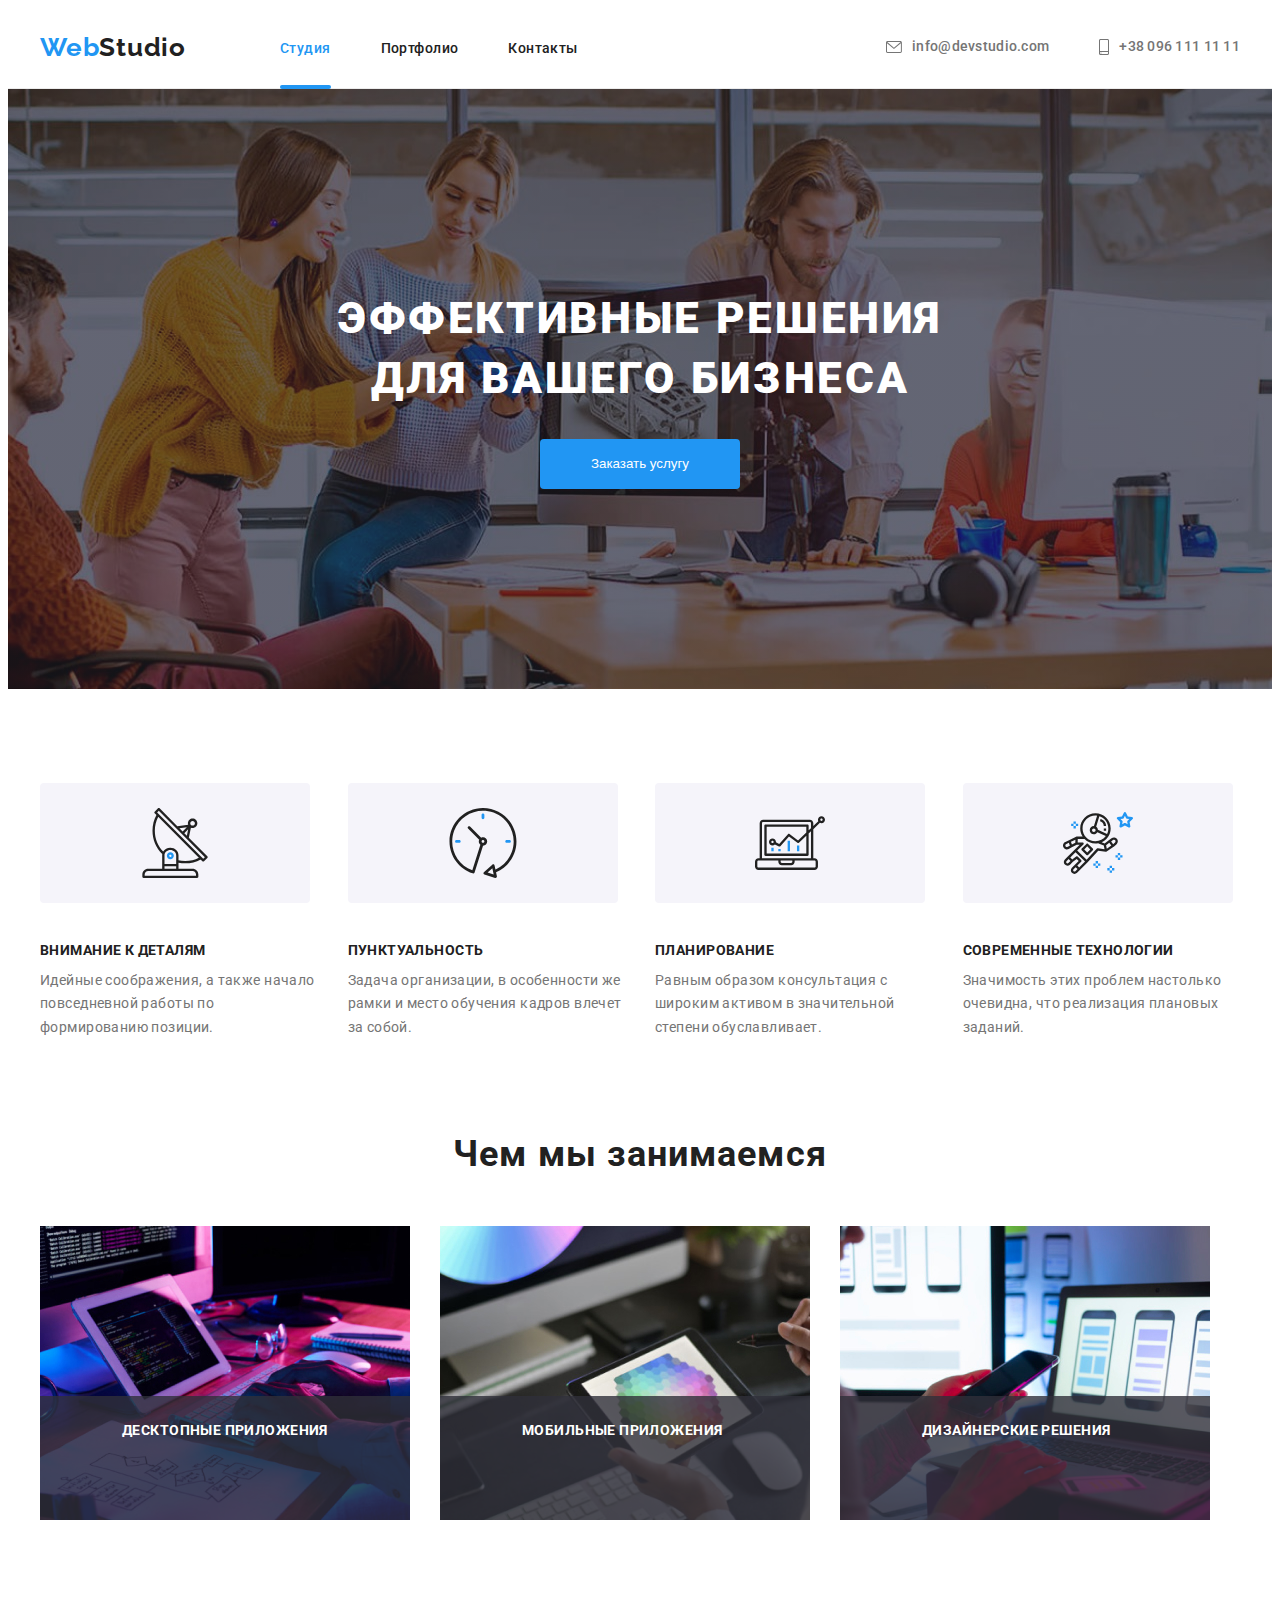
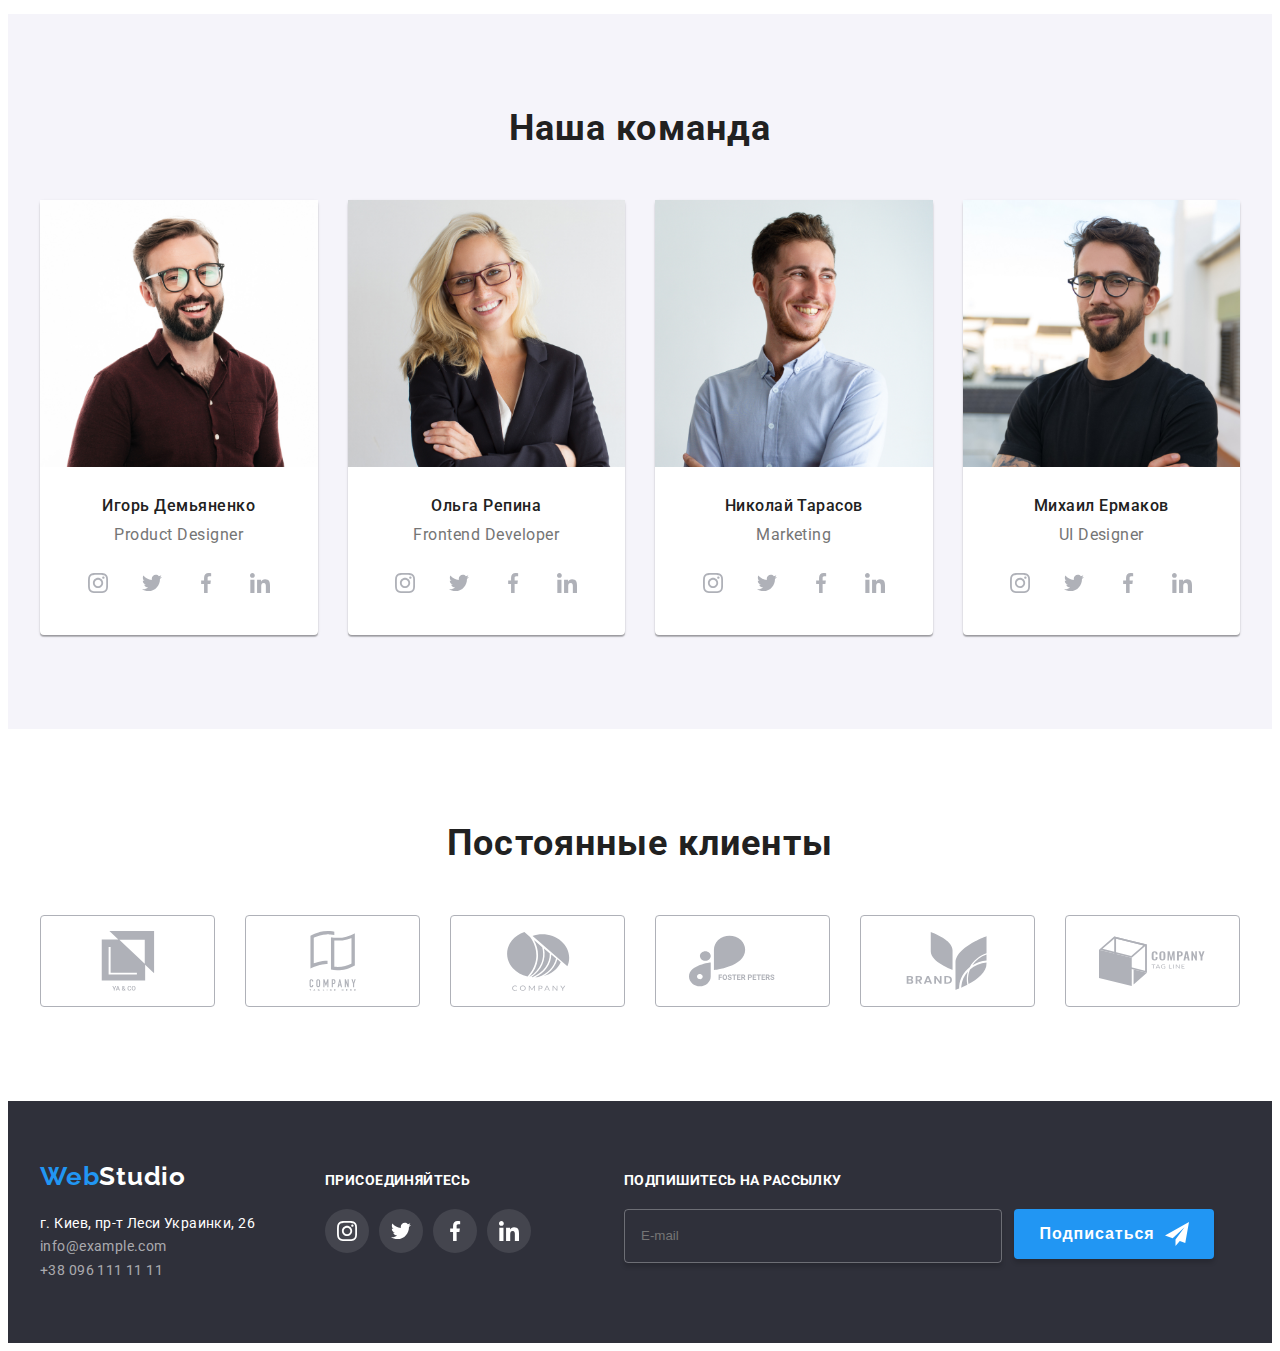
==== commit da57630f: "dz7" ====
--- a/index.html
+++ b/index.html
@@ -2,71 +2,62 @@
 <html lang="ru">
   <head>
     <meta charset="UTF-8" />
-  <link
-    rel="stylesheet"
-    href="https://cdnjs.cloudflare.com/ajax/libs/modern-normalize/1.1.0/modern-normalize.min.css"
-    integrity="sha512-wpPYUAdjBVSE4KJnH1VR1HeZfpl1ub8YT/NKx4PuQ5NmX2tKuGu6U/JRp5y+Y8XG2tV+wKQpNHVUX03MfMFn9Q=="
-    crossorigin="anonymous"
-    referrerpolicy="no-referrer"
-  />
-  <title>WebStudio</title>
-  <link rel="stylesheet" href="./css/styles.css" />
-  <link rel="preconnect" href="https://fonts.googleapis.com" />
-  <link rel="preconnect" href="https://fonts.gstatic.com" crossorigin />
-  <link
-    href="https://fonts.googleapis.com/css2?family=Raleway:wght@700&family=Roboto:wght@400;500;700;900&display=swap"
-    rel="stylesheet"
-  />
-
+    <meta http-equiv="X-UA-Compatible" content="IE=edge" />
+    <meta name="viewport" content="width=device-width, initial-scale=1.0" />
+    <title>Document</title>
+    <link
+      href="https://fonts.googleapis.com/css2?family=Raleway:wght@700&family=Roboto:wght@400;500;700;900&display=swap"
+      rel="stylesheet"
+    />
+    <link
+      rel="stylesheet"
+      href="https://cdnjs.cloudflare.com/ajax/libs/modern-normalize/1.1.0/modern-normalize.min.css"
+      integrity="sha512-wpPYUAdjBVSE4KJnH1VR1HeZfpl1ub8YT/NKx4PuQ5NmX2tKuGu6U/JRp5y+Y8XG2tV+wKQpNHVUX03MfMFn9Q=="
+      crossorigin="anonymous"
+      referrerpolicy="no-referrer"
+    />
+    
     <link rel="stylesheet" href="./css/main.min.css" />
    
   </head>
-
-
-
-
-
-
   <body>
 
-    <header class="header">
-
+
+     <header class="header">
       <div class="container header__container">
-
         <nav class="navigation">
           <a href="./index.html" class="logo">
             Web<span class="studio">Studio</span>
           </a>
           <ul class="nav">
-
+            
             <li class="nav__item ">
-              <a class="nav__link current " href="/index.html"
+              <a class="nav__link current " href="./index.html"
                 >Студия</a>
             </li>
             
              
 
             <li class="nav__item">
-              <a class="nav__link " href="./partfolio.html">Портфолио</a>
-            </li>
-
-
+              <a class="nav__link " href="./portfolio.html">Портфолио</a>
+            </li>
             <li class="nav__item">
               <a class="nav__link" href="">Контакты</a>
             </li>
-
           </ul>
+
+
         </nav>
-
         <ul class="contacts">
           <li class="contacts__item header-mail">
             <a class="contacts__link " href="mailto:info@devstudio.com"
               > <svg class="contacts__icon" width="16px" height="12px">
                 <use href="./images/sprite.svg#icon-envelope"></use>
-              </svg>info@devstudio.com</a>
-
-
-          </li>
+              </svg>info@devstudio.com</a
+            >
+          </li>
+
+      
           <li class="contacts__item header-tel ">
             <a class="contacts__link " href="tel:+380961111111"
               ><svg class="contacts__icon" width="10px" height="16px">
@@ -74,14 +65,70 @@
               </svg>+38 096 111 11 11</a
             >
           </li>
+
+
+        </ul>
+        <button class="menu-open-btn"><svg class="menu-icon">
+          <use href="./images/sprite.svg#icon-menu"></use>
+        </svg></button>
+      </div>
+
+
+    <div class="backdrop is-hidden">
+      <div class="mob-menu">
+      <div class="mob-menu-content">
+        <ul class="mob-nav">
+          <li class="mob-nav__item">
+            <a href="./index.html" class="mob-nav__link current-page ">Студия</a>
+          </li>
+          <li class="mob-nav__item">
+            <a href="./portfolio.html" class="mob-nav__link">Портфолио</a>
+          </li>
+          <li class="mob-nav__item">
+            <a href="" class="mob-nav__link">Контакты</a>
+          </li>
+        </ul>
+        <div class="mob-menu-bottom">
+        <ul class="menu-contacts">
+          <li class="mob-menu__item">
+            <a href="" class="mob-menu__phone">+38 096 111 11 11</a>
+          </li>
+          <li class="mob-menu__item">
+            <a href="" class="mob-menu__mail">info@devstudio.com</a>
+          </li>
+        </ul>
+        <ul class="mob-social">
+          <li class="mob-social__item mob-social__item--after">
+            <a href="" class="mob-social__link">Instagram</a>
+          </li>
+          <li class="mob-social__item mob-social__item--after">
+            <a href="" class="mob-social__link ">Twitter</a>
+          </li>
+          <li class="mob-social__item mob-social__item--after">
+            <a href="" class="mob-social__link">Facebook</a>
+          </li>
+          <li class="mob-social__item">
+            <a href="" class="mob-social__link">LinkedIn</a>
+          </li>
         </ul>
       </div>
-    </header>
+        </div>
+      </div>
+      <button type="button" class="close-button" >
+        <svg class="close-icon">
+          <use href="./images/sprite.svg#icon-cross"></use>
+        </svg>
+      </button>
+      </div>
+    </div>
+    </header> 
+
+    
 
 
     <main>
       <section class="hero">
-        <div class="container ">
+        <div class="container hero-container--padding ">
           <h1 class="hero__title">
             Эффективные решения <br />
             для вашего бизнеса
@@ -90,15 +137,13 @@
           <button class="hero__button btn" data-modal-open type="button">Заказать услугу</button>
         </div>
 
+
       </section>
-
-
-      <section class="section">
+       <section class="section"> 
         <div class="container">
           <h2 class="section__title visually-hidden">Наши плюсы</h2>
-
-
           <ul class="features">
+
 
             <li class="features__item"> <div class="features__container">
               <svg class="features__icon">
@@ -154,7 +199,8 @@
           </ul>
 
         </div>
-      </section>
+
+      </section> 
 
 
       <section class="section section__task">
@@ -166,7 +212,11 @@
             <li class="task__item">
               <div class="task__wrapper">
               <img
-                src="./images/img.jpg" alt="набор текста на клавиатуре" width="370"/>
+              srcset="./images/box1.jpg 1x, ./images/task1-2x.jpg 2x"
+                src="./images/box1.jpg"
+                alt="набор текста на клавиатуре"
+                width="370"
+              />
               <p class="task__text">Десктопные приложения</p>
             </div>
             </li>
@@ -175,7 +225,11 @@
             <li class="task__item">
               <div class="task__wrapper">
               <img
-                src="./images/img(1).png" alt="использование графического планшета"width="370"/>
+              srcset="./images/img(1).jpg 1x, ./images/task2-2x.jpg 2x"
+                src="./images/img(1).jpg"
+                alt="использование графического планшета"
+                width="370"
+              />
               <p class="task__text">Мобильные приложения</p>
             </div>
             </li>
@@ -183,35 +237,38 @@
 
             <li class="task__item">
               <div class="task__wrapper">
+
               <img
-                src="./images/img(2).png" alt="использование телефона"width="370"/>
+              srcset="./images/img2.jpg 1x, ./images/task3-2x.jpg 2x"
+                src="./images/img2.jpg"
+                alt="использование телефона"
+                width="370"
+              />
               <p class="task__text">Дизайнерские решения</p>
             </div>
             </li>
-
           </ul>
         </div>
       </section>
 
 
-      <section class=" section section__team">
+
+       <section class=" section section__team"> 
         <div class="container">
           <h2 class="section__title">Наша команда</h2>
-
           <ul class="team">
 
             <li class="team__item">
-              <img
-                src="./images/img(3).jpg"
-                alt="портрет Игоря Демьяненко "
-                width="270"/>
-
+              <picture> <source srcset="./images/img(2).jpg 1x , ./images/img1-2x.jpg 2x " media="(min-width: 1200px)">
+                <source srcset="./images/team-tab1.jpg 1x , ./images/team-tab1-2x.jpg 2x " media="(min-width: 768px)">
+                <source srcset="./images/team-mob1.jpg 1x , ./images/team-mob1-2x.jpg 2x " media="(min-width: 320px)">
+                <img src="./images/img(2).jpg" alt="портрет Игоря Демьяненко " width="270" /></picture>
               <div class="box">
+
+
                 <h3 class="box__title">Игорь Демьяненко</h3>
                 <p class="box__paragraph">Product Designer</p>
-
                 <ul class=" social">
-
                   <li class="social__item">
                     <a href="" class="social__link">
                       <svg class="social__icon">
@@ -228,8 +285,6 @@
                       </svg>
                     </a>
                   </li>
-
-
                   <li class="social__item">
                     <a href="" class="social__link">
                       <svg class="social__icon">
@@ -237,8 +292,6 @@
                       </svg>
                     </a>
                   </li>
-
-
                   <li class="social__item">
                     <a href="" class="social__link">
                       <svg class="social__icon">
@@ -246,25 +299,20 @@
                       </svg>
                     </a>
                   </li>
-
                 </ul>
-
               </div>
-
-            </li>
-
+            </li>
             <li class="team__item">
-              <img
-                src="./images/img(4).jpg"
-                alt="портрет Ольги Репиной "
-                width="270"/>
-
+              <picture>
+                <source srcset="./images/img(3).jpg 1x , ./images/img2-2x.jpg 2x " media="(min-width: 1200px)">
+                <source srcset="./images/team-tab2.jpg 1x , ./images/team-tab2-2x.jpg 2x " media="(min-width: 768px)">
+                <source srcset="./images/team-mob2.jpg 1x , ./images/team-mob2-2x.jpg 2x " media="(min-width: 320px)">
+                <img src="./images/img(3).jpg" alt="портрет Ольги Репиной " width="270" />
+              </picture>
               <div class="box">
                 <h3 class="box__title">Ольга Репина</h3>
                 <p class="box__paragraph">Frontend Developer</p>
-
                     <ul class=" social">
-
                       <li class="social__item">
                         <a href="" class="social__link">
                           <svg class="social__icon">
@@ -272,8 +320,6 @@
                           </svg>
                         </a>
                       </li>
-
-
                       <li class="social__item">
                         <a href="" class="social__link">
                           <svg class="social__icon">
@@ -281,8 +327,6 @@
                           </svg>
                         </a>
                       </li>
-
-
                       <li class="social__item">
                         <a href="" class="social__link">
                           <svg class="social__icon">
@@ -290,8 +334,6 @@
                           </svg>
                         </a>
                       </li>
-
-
                       <li class="social__item">
                         <a href="" class="social__link">
                           <svg class="social__icon">
@@ -299,25 +341,20 @@
                           </svg>
                         </a>
                       </li>
-
                     </ul>
-
               </div>
-
-            </li>
-
+            </li>
             <li class="team__item">
-              <img
-                src="./images/img(5).jpg"
-                alt="портрет Николая Тарасова"
-                width="270"/>
-
+              <picture>
+                <source srcset="./images/img(4).jpg 1x , ./images/img3-2x.jpg 2x " media="(min-width: 1200px)">
+                <source srcset="./images/team-tab3.jpg 1x , ./images/team-tab3-2x.jpg 2x " media="(min-width: 768px)">
+                <source srcset="./images/team-mob3.jpg 1x , ./images/team-mob3-2x.jpg 2x " media="(min-width: 320px)">
+                <img src="./images/img(4).jpg" alt="портрет Николая Тарасова" width="270" />
+              </picture>
               <div class="box">
                 <h3 class="box__title">Николай Тарасов</h3>
                 <p class="box__paragraph">Marketing</p>
-
                   <ul class=" social">
-
                     <li class="social__item">
                       <a href="" class="social__link">
                         <svg class="social__icon">
@@ -325,8 +362,6 @@
                         </svg>
                       </a>
                     </li>
-
-
                     <li class="social__item">
                       <a href="" class="social__link">
                         <svg class="social__icon">
@@ -334,8 +369,6 @@
                         </svg>
                       </a>
                     </li>
-
-
                     <li class="social__item">
                       <a href="" class="social__link">
                         <svg class="social__icon">
@@ -343,8 +376,6 @@
                         </svg>
                       </a>
                     </li>
-
-
                     <li class="social__item">
                       <a href="" class="social__link">
                         <svg class="social__icon">
@@ -352,26 +383,20 @@
                         </svg>
                       </a>
                     </li>
-
                   </ul>
-
               </div>
-
-            </li>
-
+            </li>
             <li class="team__item">
-              <img
-                src="./images/img(6).jpg"
-                alt="портрет Михаила Ермакова"
-                width="270"/>
-
+              <picture>
+                <source srcset="./images/img.jpg 1x , ./images/img4-2x.jpg 2x " media="(min-width: 1200px)">
+                <source srcset="./images/team-tab4.jpg 1x , ./images/team-tab4-2x.jpg 2x " media="(min-width: 768px)">
+                <source srcset="./images/team-mob4.jpg 1x , ./images/team-mob4-2x.jpg 2x " media="(min-width: 320px)">
+                <img src="./images/img.jpg" alt="портрет Михаила Ермакова" width="270" />
+              </picture>
               <div class="box">
-
                 <h3 class="box__title">Михаил Ермаков</h3>
                 <p class="box__paragraph">UI Designer</p>
-
                     <ul class=" social">
-
                       <li class="social__item">
                         <a href="" class="social__link">
                           <svg class="social__icon">
@@ -379,8 +404,6 @@
                           </svg>
                         </a>
                       </li>
-
-
                       <li class="social__item">
                         <a href="" class="social__link">
                           <svg class="social__icon">
@@ -388,8 +411,6 @@
                           </svg>
                         </a>
                       </li>
-
-
                       <li class="social__item">
                         <a href="" class="social__link">
                           <svg class="social__icon">
@@ -397,8 +418,6 @@
                           </svg>
                         </a>
                       </li>
-
-
                     <li class="social__item">
                       <a href="" class="social__link">
                         <svg class="social__icon">
@@ -409,14 +428,10 @@
                     </ul>
         </div>
       </section>
-
-
-      <section class=" section section__customer">
+      <section class=" section section__customer"> 
         <div class="container">
           <h2 class="section__title">Постоянные клиенты</h2>
-
           <ul class="customer">
-
             <li class="customer__item">
               <a href="" class="customer__link">
                 <svg class="customer__icon">
@@ -424,36 +439,30 @@
                 </svg>
               </a>
             </li>
-
-
             <li class="customer__item">
               <a href="" class="customer__link">
                 <svg class="customer__icon ">
                   <use href="./images/sprite.svg#icon-2"></use>
                 </svg>
               </a>
-
               <li class="customer__item">
                 <a href="" class="customer__link">
                   <svg class="customer__icon ">
                     <use href="./images/sprite.svg#icon-3"></use>
                   </svg>
                 </a>
-
                 <li class="customer__item">
                   <a href="" class="customer__link">
                     <svg class="customer__icon ">
                       <use href="./images/sprite.svg#icon-4"></use>
                     </svg>
                   </a>
-
                   <li class="customer__item">
                     <a href="" class="customer__link">
                       <svg class="customer__icon ">
                         <use href="./images/sprite.svg#icon-5"></use>
                       </svg>
                     </a>
-
                     <li class="customer__item">
                       <a href="" class="customer__link">
                         <svg class="customer__icon ">
@@ -462,99 +471,89 @@
                       </a>
             </ul>
         </div>
-      </section>
-
-
+      </section> 
     </main>
-
-
     <footer class="footer">
       <div class="container footer-container">
-        <div class="" ><a href="./index.html" class="logo">
-          Web<span class="footer__studio">Studio</span>
-        </a>
-        <address class="address">
-
-          <ul class="connection">
-
-            <li class="connection__item ">г. Киев, пр-т Леси Украинки, 26</li>
-            <li class="connection__item">
-              <a
-                class="connection__link "
-                href="mailto:info@devstudio.com"
-                >info@example.com</a
-              >
-            </li>
-
-
-            <li class="connection__item">
-              <a class="connection__link" href="tel:+380961111111"
-                >+38 096 111 11 11</a
-              >
-            </li>
-
-
+        <div class="footer-nav">
+          <a href="./index.html" class="footer__logo">
+            Web<span class="footer__studio">Studio</span>
+          </a>
+          <address class="address">
+            <ul class="connection">
+
+            
+
+
+              
+              <li class="connection__item">
+                <a class="connection__link map"  target="_blank"
+                rel="noopener noreferrer"
+                href="https://www.google.com/maps/place/%D0%B1%D1%83%D0%BB%D1%8C%D0%B2%D0%B0%D1%80+%D0%9B%D0%B5%D1%81%D1%96+%D0%A3%D0%BA%D1%80%D0%B0%D1%97%D0%BD%D0%BA%D0%B8,+26,+%D0%9A%D0%B8%D1%97%D0%B2,+02000/@50.4265807,30.5361971,17z/data=!3m1!4b1!4m5!3m4!1s0x40d4cf0e033ecbe9:0x57a4dffefec77da0!8m2!3d50.4265807!4d30.5383858"
+                >г. Киев, пр-т Леси Украинки, 26</a>
+              </li>
+
+              
+              
+              <li class="connection__item">
+                <a class="connection__link " href="mailto:info@devstudio.com">info@example.com</a>
+              </li>
+              <li class="connection__item">
+                <a class="connection__link" href="tel:+380961111111">+38 096 111 11 11</a>
+              </li>
+            </ul>
+          </address>
+        </div>
+        <div class=" right">
+          <h2 class="footer-title">присоединяйтесь</h2>
+          <ul class="join ">
+            <li class="join__item">
+              <a href="" class="join__link">
+                <svg class="join__icon">
+                  <use href="./images/sprite.svg#icon-instagram"></use>
+                </svg>
+              </a>
+            </li>
+            <li class="join__item">
+              <a href="" class="join__link">
+                <svg class="join__icon">
+                  <use href="./images/sprite.svg#icon-twitter"></use>
+                </svg>
+              </a>
+            </li>
+            <li class="join__item">
+              <a href="" class="join__link">
+                <svg class="join__icon">
+                  <use href="./images/sprite.svg#icon-facebook"></use>
+                </svg>
+              </a>
+            </li>
+            <li class="join__item">
+              <a href="" class="join__link">
+                <svg class="join__icon">
+                  <use href="./images/sprite.svg#icon-linkedin"></use>
+                </svg>
+              </a>
+            </li>
           </ul>
-        </address>
-
-      </div> 
-      <div class=" right">
-        <h2 class="footer-title">присоединяйтесь</h2>
-
-        <ul class="join ">
-
-          <li class="join__item">
-            <a href="" class="join__link">
-              <svg class="join__icon">
-                <use href="./images/sprite.svg#icon-instagram"></use>
-              </svg>
-            </a>
-          </li>
-
-
-          <li class="join__item">
-            <a href="" class="join__link">
-              <svg class="join__icon">
-                <use href="./images/sprite.svg#icon-twitter"></use>
-              </svg>
-            </a>
-          </li>
-
-
-          <li class="join__item">
-            <a href="" class="join__link">
-              <svg class="join__icon">
-                <use href="./images/sprite.svg#icon-facebook"></use>
-              </svg>
-            </a>
-          </li>
-
-
-          <li class="join__item">
-            <a href="" class="join__link">
-              <svg class="join__icon">
-                <use href="./images/sprite.svg#icon-linkedin"></use>
-              </svg>
-            </a>
-          </li>
-
-        </ul>
-
+        </div>
+        <div class="form">
+          <h2 class="footer-title ">Подпишитесь на рассылку</h2>
+          <form action="#" class="form-send">
+            <div class="follow"> <input type="text" name="user-mail-follow" id="user-mail-follow" class="follow__mail"
+                placeholder="E-mail" />
+              <button type="submit" class="btn follow__btn">Подписаться
+                <svg class="follow__icon" width="24" height="24">
+                  <use href="./images/sprite.svg#icon-send"></use>
+                </svg>
+              </button>
+            </div>
+        </div>
+        </form>
+    
+    
       </div>
-      <div class="form">
-          <h2 class="footer-title ">Подпишитесь на рассылку</h2>
-         <form action="#" class="form-send">
-      <div class="follow"> <input type="text" name="user-mail-follow" id="user-mail-follow" class="follow__mail" placeholder="E-mail" />
-          <button type="submit" class="btn follow__btn">Подписаться
-            <svg class="follow__icon" width="24" height="24">
-              <use href="./images/sprite.svg#icon-send"></use>
-            </svg>
-          </button>
-        </div>
-         </form>
-        
       </div>
-    </div>
     </footer>
     <div class="backdrop is-hidden " data-modal>
       <div class="modal">
@@ -619,5 +618,6 @@
       </div>
     </div>
   <script src="./js/modal.js"></script>
+  <script src="./js/menu.js"></script>
   </body>
 </html>--- a/css/main.min.css
+++ b/css/main.min.css
@@ -1,2 +1,2 @@
-:root{--title-color: #212121;--theme-color: #2196f3;--text-color: #757575;--background-color: #2f303a;--button-color: #2196f3;--icon-color: #afb1b8}body{font-family:"Roboto", sans-serif;letter-spacing:0.02em}p,h1,h2,h3,h4,h5,h6{margin:0}ul{list-style:none;margin:0;padding-left:0}input{cursor:pointer}img{display:block;max-width:100%;height:auto}body{font-family:"Roboto", sans-serif;letter-spacing:0.02em}.section{padding-top:94px;padding-bottom:94px}a{text-decoration:none}.btn{cursor:pointer;border:transparent}.section__title{font-weight:700;font-size:36px;line-height:1.16;letter-spacing:0.03em;color:var(--title-color);margin-bottom:50px;text-align:center}.visually-hidden{position:absolute;width:1px;height:1px;margin:-1px;padding:0;overflow:hidden;border:0;clip:rect(0 0 0 0)}.container{padding:0 15px;width:1200px;margin:0 auto}.header{padding-top:29px;padding-bottom:29px;border-bottom:solid 1px #ececec}.contacts__link{display:flex;align-items:center}.contacts__link:hover .contacts__icon{fill:var(--theme-color)}.contacts__link:focus .contacts__icon{fill:var(--theme-color)}.header__container{display:flex;align-items:center}.navigation{display:flex;align-items:center}.nav{display:flex}.contacts{margin-left:auto;display:flex;align-items:center}.contacts__icon{fill:var(--text-color);margin-right:10px;transition:fill 250ms cubic-bezier(0.4, 0, 0.2, 1)}.nav__item:not(:last-child){margin-right:50px}.logo{color:var(--theme-color);font-family:Raleway;font-weight:700;font-size:26px;line-height:1.19;letter-spacing:0.03em;margin-right:94px}.studio{color:var(--title-color)}.nav__link{font-weight:500;font-size:14px;line-height:1.14;letter-spacing:0.03em;color:var(--title-color);position:relative;transition:color 250ms cubic-bezier(0.4, 0, 0.2, 1)}.nav__link:hover,.nav__link:focus{color:var(--theme-color)}.contacts__link{font-weight:500;font-size:14px;line-height:1.14;letter-spacing:0.02em;color:var(--text-color);transition:color 250ms cubic-bezier(0.4, 0, 0.2, 1)}.contacts__link:hover,.contacts__link:focus{color:var(--theme-color)}.contacts__item:not(:last-child){margin-right:50px}.current{color:var(--theme-color)}.current::after{content:"";position:absolute;width:100%;height:4px;border-radius:2px;background-color:var(--theme-color);display:block;bottom:-37px}.hero{padding-top:200px;padding-bottom:200px;background-image:linear-gradient(to right, rgba(47,48,58,0.4), rgba(47,48,58,0.4)),url(../images/Imgback.jpg);background-repeat:no-repeat;background-position:center;background-size:cover;text-align:center;max-width:1600px;display:flex;align-items:center;justify-content:center;margin:0 auto}.hero__title{font-weight:900;font-size:44px;line-height:1.36;letter-spacing:0.06em;color:#FFFFFF;margin-bottom:66px;text-transform:uppercase}.hero__button{background-color:var(--button-color);color:#FFFFFF;width:200px;height:50px;border-radius:4px;padding:10px 32px}.features__container{height:120px;width:270px;background-color:var(--#f5f4fa);margin-bottom:40px;border-radius:4px;display:flex;justify-content:center;align-items:center}.features__icon{height:70px;width:70px;background-size:cover}.features{display:flex;flex-wrap:wrap}.features__item:not(:last-child){margin-right:30px}.features__title{font-weight:700;font-size:14px;line-height:1.14;letter-spacing:0.03em;text-transform:uppercase;color:var(--title-color);margin-bottom:10px}.features__text{width:270px;font-size:14px;line-height:1.71;letter-spacing:0.03em;color:var(--text-color)}.section__task{padding-top:0}.task__wrapper{position:relative;overflow:hidden}.task__text{font-weight:700;font-size:14px;line-height:1.14;letter-spacing:0.03em;text-transform:uppercase;color:#FFFFFF;background:rgba(47,48,58,0.8);bottom:0;height:70px;width:100%;padding:27px 82px;position:absolute}.task{display:flex}.task__item:not(:last-child){margin-right:30px}.section__team{background-color:var(--#f5f4fa)}.team__title{font-weight:700;font-size:36px;line-height:1.16;letter-spacing:0.03em;color:var(--title-color);margin-bottom:50px;text-align:center}.team{display:flex}.team__item{box-shadow:0px 1px 3px rgba(0,0,0,0.12),0px 1px 1px rgba(0,0,0,0.14),0px 2px 1px rgba(0,0,0,0.2);border-radius:0px 0px 4px 4px;background-color:#fff}.team__item:not(:last-child){margin-right:30px}.box{padding-top:30px;padding-bottom:30px}.box__title{font-weight:500;font-size:16px;line-height:1.18;letter-spacing:0.03em;color:var(--title-color);margin-bottom:10px;text-align:center}.box__paragraph{font-size:16px;line-height:1.18;letter-spacing:0.03em;color:var(--text-color);text-align:center;margin-bottom:16px}.social{display:flex;justify-content:center}.social__item{height:44px;width:44px}.social__item+.social__item{margin-left:10px}.social__icon{height:20px;width:20px;fill:var(--icon-color);transition:fill 250ms cubic-bezier(0.4, 0, 0.2, 1)}.social__link{width:100%;height:100%;border-radius:50%;background-color:#FFFFFF;display:flex;align-items:center;justify-content:center;transition:background-color 250ms cubic-bezier(0.4, 0, 0.2, 1)}.social__link:hover,.social__link:focus{background-color:var(--button-color)}.social__link:hover .social__icon,.social__link:focus .social__icon{fill:#FFFFFF}.customer{display:flex;justify-content:center}.customer__item{height:92px;width:170px}.customer__item+.customer__item{margin-left:30px}.customer__icon{height:60px;width:106px;fill:var(--icon-color);transition:fill 250ms cubic-bezier(0.4, 0, 0.2, 1)}.customer__link{width:100%;height:100%;border-radius:4px;background-color:#FFFFFF;display:flex;align-items:center;justify-content:center;border:1px solid #afb1b8;box-sizing:border-box;transition:border-color 250ms cubic-bezier(0.4, 0, 0.2, 1)}.customer__link:hover,.customer__link:focus{border-color:var(--button-color)}.customer__link:hover .customer__icon,.customer__link:focus .customer__icon{fill:var(--button-color)}.footer-container{display:flex;align-items:baseline}.right{margin-left:70px}.footer__contacts{margin-right:70px}.footer{background-color:#2f303a;padding-top:60px;padding-bottom:60px}.connection__item{font-size:14px;line-height:1.71;letter-spacing:0.03em;color:#FFFFFF}.address{margin-top:20px}.connection{font-size:14px;line-height:1.71;letter-spacing:0.03em;color:#ffffff99;font-style:normal}.footer__studio{color:#FFFFFF}.connection__link{font-weight:400;font-size:14px;line-height:1.71;letter-spacing:0.03em;color:rgba(255,255,255,0.6);transition:color 250ms cubic-bezier(0.4, 0, 0.2, 1);display:block}.connection__link:hover,.connection__link:focus{color:var(--theme-color)}.join{display:flex;justify-content:center}.footer-title{font-weight:700;font-size:14px;line-height:1.14;letter-spacing:0.03em;text-transform:uppercase;color:#FFFFFF;margin-bottom:20px}.join__item{height:44px;width:44px}.join__item+.join__item{margin-left:10px}.join__link{width:100%;height:100%;border-radius:50%;background-color:rgba(255,255,255,0.1);display:flex;align-items:center;justify-content:center;transition:background-color 250ms cubic-bezier(0.4, 0, 0.2, 1)}.join__link:hover,.join__link:focus{background-color:var(--button-color)}.join__link:hover .social__icon,.join__link:focus .social__icon{fill:#FFFFFF}.join__icon{height:20px;width:20px;fill:#FFFFFF;transition:fill 250ms cubic-bezier(0.4, 0, 0.2, 1)}.follow__mail{width:358px;height:50px;border:1px solid rgba(255,255,255,0.3);box-shadow:0px 4px 4px rgba(0,0,0,0.15);border-radius:4px;background-color:transparent;padding-left:16px;color:#ffffff}.form{margin-left:93px}.follow{display:flex;justify-content:center}.follow__btn{width:200px;height:50px;background-color:var(--theme-color);box-shadow:0px 4px 4px rgba(0,0,0,0.15);border-radius:4px;font-weight:700;font-size:16px;line-height:1.87;letter-spacing:0.06em;color:#FFFFFF;margin-left:12px;position:relative;display:flex;align-items:center;justify-content:center}.follow__icon{margin-left:10px}.backdrop{position:fixed;width:100vw;height:100vh;background-color:rgba(0,0,0,0.1);top:0;display:flex;align-items:center;justify-content:center;transition:opacity 300ms ease-in-out, visibility 300ms ease-in-out}.backdrop.is-hidden{opacity:0;visibility:hidden;pointer-events:none}.backdrop.is-hidden .modal{transform:scale(2)}.modal{min-width:528px;min-height:581px;background-color:#ffffff;border-radius:4px;position:relative;transform:scale(1);transition:transform 250ms ease;padding:40px}.close-btn{position:absolute;padding:0;right:8px;top:8px;background-color:transparent;border-radius:50%;width:30px;height:30px;border:1px solid rgba(0,0,0,0.1);display:flex;align-items:center;justify-content:center;transition:fill 250ms cubic-bezier(0.4, 0, 0.2, 1);cursor:pointer}.close-btn:hover,.close-btn:focus{fill:var(--theme-color)}.button-icon{height:11px;width:11px}.modal-title{font-weight:700;font-size:20px;line-height:1.15;letter-spacing:0.03em;color:var(--title-color);margin-bottom:20px}.modal-field{margin-bottom:10px}.input-label{font-size:12px;line-height:1.16;letter-spacing:0.01em;color:#757575;display:block;margin-bottom:5px}.input-wrapper{display:block;position:relative}.modal-input{width:100%;height:45px;border-radius:3px;border:1px solid #999999;background:transparent;padding-left:40px;padding-right:20px;outline:none;transition:border-color 250ms cubic-bezier(0.4, 0, 0.2, 1)}.modal-input:focus{border-color:var(--theme-color)}.modal-input:focus+.input-icon{fill:var(--theme-color)}.input-icon{position:absolute;left:10px;top:50%;transform:translateY(-50%);transition:fill 250ms cubic-bezier(0.4, 0, 0.2, 1)}.modal-input-text{width:100%;height:100px;border-radius:3px;resize:none;border:1px solid #999999;background:transparent;padding:10px;display:block}.modal-btn{display:block;margin:0 auto}.check-text{font-size:14px;line-height:1.17;letter-spacing:0.03em;color:var(--text-color);display:flex;margin-bottom:15px;position:relative;align-items:center;justify-content:center}.check-text span{width:15px;height:15px;border:2px solid #303030;border-radius:3px;margin-right:7px;display:flex;align-items:center;justify-content:center}.check-text .modal-checkbox:checked+.check-text span{background-color:var(--theme-color);border:none}.condition{color:var(--button-color)}.modal-btn{background-color:var(--button-color);color:#FFFFFF;width:200px;height:50px;border-radius:4px;padding:10px 32px}.text-box{margin-bottom:20px}.sort__button{background-color:var(--#f5f4fa);color:var(--title-color);font-weight:500;font-size:16px;line-height:1.6;letter-spacing:0.03em;padding:6px 22px;border-radius:4px;transition:color 250ms cubic-bezier(0.4, 0, 0.2, 1),background-color 250ms cubic-bezier(0.4, 0, 0.2, 1),box-shadow 250ms cubic-bezier(0.4, 0, 0.2, 1)}.sort__button:hover,.sort__button:focus{color:#FFFFFF;background-color:var(--theme-color);box-shadow:0px 3px 1px rgba(0,0,0,0.1),0px 1px 2px rgba(0,0,0,0.08),0px 2px 2px rgba(0,0,0,0.12)}.sort{display:flex;margin-bottom:50px;justify-content:center}.sort__item:not(:last-child){margin-right:8px}.case__title{font-weight:700;font-size:18px;line-height:2;letter-spacing:0.06em;color:var(--title-color);margin-bottom:4px}.examples__text{font-size:16px;color:#fff;background-color:rgba(33,150,243,0.9);position:absolute;top:0;left:0;font-size:18px;line-height:1.56;height:100%;padding:63px 24px;transform:translateY(100%);transition:transform 250ms cubic-bezier(0.4, 0, 0.2, 1)}.examples__wrapper{position:relative;overflow:hidden}.case-paragraph{font-size:16px;line-height:1.87;letter-spacing:0.03em;color:#757575}.examples{padding-top:94px}.examples__link{display:block;transition:box-shadow 250ms cubic-bezier(0.4, 0, 0.2, 1),fill 250ms cubic-bezier(0.4, 0, 0.2, 1)}.examples__link:hover,.examples__link:focus{box-shadow:0px 1px 1px rgba(0,0,0,0.12),0px 4px 4px rgba(0,0,0,0.06),1px 4px 6px rgba(0,0,0,0.16)}.examples__link:hover .examples__text,.examples__link:focus .examples__text{transform:translateY(0)}.examples{display:flex;flex-wrap:wrap}.examples__item{flex-basis:calc((100% - 60px) / 3);margin-bottom:30px}.examples__item:not(:nth-child(3n)){margin-right:30px}.examples__item:nth-last-child(-n+3){margin-bottom:0}.examples__item img{width:100%}.case{padding-left:24px;padding-right:24px;padding-bottom:20px;padding-top:20px;border-bottom:1px solid #eeeeee;border-left:1px solid #eeeeee;border-right:1px solid #eeeeee}
+:root{--title-color: #212121;--theme-color: #2196f3;--text-color: #757575;--background-color: #2f303a;--button-color: #2196f3;--bg-footer-color: #2f303a;--our-team-bgc: #f5f4fa;--icon-color: #afb1b8;--primary-font: "Roboto";--secondary-font: "Raleway"}p,h1,h2,h3,h4,h5,h6{margin:0}ul{list-style:none;margin:0;padding-left:0}input{cursor:pointer}img{display:block;width:100%;height:auto}body{font-family:"Roboto", sans-serif;letter-spacing:0.02em}.section{padding:60px 0}@media screen and (min-width: 1200px){.section{padding:94px 0}}a{text-decoration:none}.btn{cursor:pointer;border:transparent}.section__title{font-weight:700;font-size:36px;line-height:1.16;letter-spacing:0.03em;color:var(--title-color);margin-bottom:50px;text-align:center}.visually-hidden{position:absolute;width:1px;height:1px;margin:-1px;padding:0;overflow:hidden;border:0;clip:rect(0 0 0 0)}.container{padding:0 15px;max-width:100%;margin:0 auto}@media screen and (min-width: 480px){.container{width:480px}}@media screen and (min-width: 768px){.container{width:768px}}@media screen and (min-width: 1200px){.container{width:1200px}}.header{padding-top:21px;padding-bottom:21px;border-bottom:solid 1px #ececec}@media screen and (min-width: 1200px){.header{padding-top:24px;padding-bottom:25px}}.contacts__link{display:flex;align-items:center}.contacts__link:hover .contacts__icon{fill:var(--theme-color)}.contacts__link:focus .contacts__icon{fill:var(--theme-color)}.header__container{display:flex;align-items:center}.navigation{display:flex;align-items:center}.nav{display:flex}@media screen and (max-width: 767px){.nav{display:none}}.header-mail{margin-bottom:10px}@media screen and (min-width: 1200px){.header-mail{margin-bottom:0}}.contacts{margin-left:auto}@media screen and (max-width: 767px){.contacts{display:none}}@media screen and (min-width: 1200px){.contacts{display:flex;align-items:center;flex-wrap:wrap}}.contacts__icon{fill:var(--text-color);margin-right:10px;transition:fill 250ms cubic-bezier(0.4, 0, 0.2, 1)}.nav__item:not(:last-child){margin-right:50px}.logo{color:var(--theme-color);font-family:Raleway;font-weight:700;font-size:26px;line-height:1.19;letter-spacing:0.03em}@media screen and (min-width: 768px){.logo{margin-right:88px}}@media screen and (min-width: 1200px){.logo{margin-right:94px}}.studio{color:var(--title-color)}.nav__link{font-weight:500;font-size:14px;line-height:1.14;letter-spacing:0.03em;color:var(--title-color);position:relative;transition:color 250ms cubic-bezier(0.4, 0, 0.2, 1)}.nav__link:hover,.nav__link:focus{color:var(--theme-color)}.contacts__link{font-weight:500;font-size:14px;line-height:1.14;letter-spacing:0.02em;color:var(--text-color);transition:color 250ms cubic-bezier(0.4, 0, 0.2, 1)}.contacts__link:hover,.contacts__link:focus{color:var(--theme-color)}@media screen and (min-width: 1200px){.contacts__item:not(:last-child){margin-right:50px}}.menu-open-btn{width:40px;height:40px;display:flex;align-items:center;justify-content:center;border:none;margin-left:auto;background-color:transparent;cursor:pointer}@media screen and (min-width: 767px){.menu-open-btn{display:none}}.menu-icon{width:24px;height:16px}.mob-menu{height:100vh;width:100vw;position:absolute;background-color:#ffffff;padding:10px 15px 48px 40px;display:flex;justify-content:space-between}.close-icon{height:18px;width:18px}.close-button{position:absolute;padding:0;right:15px;top:10px;background-color:#ffffff;border:transparent;width:40px;height:40px;display:flex;align-items:center;justify-content:center;transition:fill 250ms cubic-bezier(0.4, 0, 0.2, 1);cursor:pointer}.close-button:hover,.close-button:focus{fill:var(--theme-color)}.mob-menu-content{padding-top:38px;display:flex;flex-direction:column;justify-content:space-between}.mob-nav{margin-top:38px}.mob-nav__item:not(:last-child){margin-bottom:32px}.mob-nav__link{font-weight:500;font-size:40px;line-height:0.85;letter-spacing:0.02em;color:var(--title-color)}.mob-nav__link:hover,.mob-nav__link:focus{color:var(--theme-color)}.mob-menu__item:not(:last-child){margin-bottom:32px}.mob-menu__phone{font-weight:500;font-size:34px;line-height:0.85;letter-spacing:0.02em;color:var(--theme-color)}.mob-menu__mail{font-weight:500;font-size:24px;line-height:0.85;letter-spacing:0.02em;color:var(--text-color)}.mob-social{display:flex;padding-top:64px}.mob-social__item{margin-right:20px}.mob-social__item--after::after{content:"";width:100%;height:0;border:1px solid rgba(33,33,33,0.2);transform:rotate(90deg);margin-left:10px}.mob-social__link{font-weight:500;font-size:18px;line-height:0.81;letter-spacing:0.02em;color:var(--theme-color)}.current-page{color:var(--theme-color)}.current{color:var(--theme-color)}.current::after{content:"";position:absolute;width:100%;height:4px;border-radius:2px;background-color:var(--theme-color);display:block}@media screen and (min-width: 768px){.current::after{bottom:-34px}}@media screen and (min-width: 1200px){.current::after{bottom:-33px}}.hero{padding:118px 0;background-image:linear-gradient(to right, rgba(47,48,58,0.4), rgba(47,48,58,0.4)),url(../images/hero-mob.jpg);width:100%;background-repeat:no-repeat;background-position:center;background-size:cover;text-align:center;max-width:1600px;display:flex;align-items:center;justify-content:center;margin:0 auto}@media (min-device-pixel-ratio: 2), (min-resolution: 192dpi), (min-resolution: 2dppx){.hero{background-image:linear-gradient(to right, rgba(47,48,58,0.4), rgba(47,48,58,0.4)),url(../images/hero-mob2x.jpg)}}@media screen and (min-width: 768px){.hero{background-image:linear-gradient(to right, rgba(47,48,58,0.4), rgba(47,48,58,0.4)),url(../images/hero-tab.jpg)}}@media screen and (min-width: 768px) and (min-device-pixel-ratio: 2), screen and (min-width: 768px) and (min-resolution: 192dpi), screen and (min-width: 768px) and (min-resolution: 2dppx){.hero{background-image:linear-gradient(to right, rgba(47,48,58,0.4), rgba(47,48,58,0.4)),url(../images/hero-tab2x.jpg)}}@media screen and (min-width: 1200px){.hero{padding:0;background-image:linear-gradient(to right, rgba(47,48,58,0.4), rgba(47,48,58,0.4)),url(../images/main-bg.jpg)}}@media screen and (min-width: 1200px) and (min-device-pixel-ratio: 2), screen and (min-width: 1200px) and (min-resolution: 192dpi), screen and (min-width: 1200px) and (min-resolution: 2dppx){.hero{background-image:linear-gradient(to right, rgba(47,48,58,0.4), rgba(47,48,58,0.4)),url(../images/hero2x.jpg)}}@media screen and (min-width: 1200px){.hero-container--padding{padding-top:200px;padding-bottom:200px}}.hero__title{font-weight:900;font-size:26px;line-height:1.62;letter-spacing:0.06em;color:#FFFFFF;margin-bottom:30px;text-transform:uppercase}@media screen and (min-width: 1200px){.hero__title{font-size:44px;line-height:1.36}}.hero__button{background-color:var(--button-color);color:#ffffff;width:200px;height:50px;border-radius:4px;padding:10px 32px}.features__container{height:120px;background-color:#f5f4fa;margin-bottom:40px;border-radius:4px;display:flex;justify-content:center;align-items:center}@media screen and (min-width: 768px){.features__container{width:354px;height:120px}}@media screen and (min-width: 1200px){.features__container{width:270px;height:120px}}.features__icon{height:70px;width:70px;background-size:cover}.features{display:flex;flex-wrap:wrap}.features__item{width:100%}.features__item:not(:last-child){margin-bottom:30px}@media screen and (min-width: 768px){.features__item{flex-basis:calc((100% - 30px) / 2)}.features__item:nth-child(odd){margin-right:30px}.features__item:nth-last-child(-n+2){margin-bottom:0}}@media screen and (min-width: 1200px){.features__item{flex-basis:calc((100% - 90px) / 4)}.features__item:not(:last-child){margin-right:30px;margin-bottom:0}}.features__title{font-weight:700;font-size:14px;line-height:1.14;letter-spacing:0.03em;text-transform:uppercase;color:var(--title-color);margin-bottom:10px;text-align:center}@media screen and (min-width: 768px){.features__title{text-align:left}}.features__text{width:100%;font-size:14px;line-height:1.71;letter-spacing:0.03em;color:var(--text-color)}.section__task{padding-top:0}@media screen and (max-width: 1199px){.section__task{display:none}}.task__wrapper{position:relative;overflow:hidden}.task__text{font-weight:700;font-size:14px;line-height:1.14;letter-spacing:0.03em;text-transform:uppercase;color:#FFFFFF;background:rgba(47,48,58,0.8);bottom:0;height:70px;width:100%;padding:27px 82px;position:absolute}.task{display:flex}.task__item:not(:last-child){margin-right:30px}.section__team{background-color:var(--our-team-bgc)}.team__title{font-weight:700;font-size:36px;line-height:1.16;letter-spacing:0.03em;color:var(--title-color);margin-bottom:50px;text-align:center}@media screen and (min-width: 768px){.team{display:flex;flex-wrap:wrap}}@media screen and (min-width: 1200px){.team{display:flex}}.team__item{width:100%;background-color:#fff;border-radius:4px;box-shadow:0px 1px 3px rgba(0,0,0,0.12),0px 1px 1px rgba(0,0,0,0.14),0px 2px 1px rgba(0,0,0,0.2)}.team__item:not(:last-child){margin-bottom:30px}@media screen and (min-width: 768px){.team__item{flex-basis:calc((100% - 30px) / 2)}.team__item:nth-child(odd){margin-right:30px}.team__item:nth-last-child(-n+2){margin-bottom:0}}@media screen and (min-width: 1200px){.team__item{flex-basis:calc((100% - 90px) / 4)}.team__item:not(:last-child){margin-right:30px;margin-bottom:0}}.box{padding-top:30px;padding-bottom:30px}.box__title{font-weight:500;font-size:16px;line-height:1.18;letter-spacing:0.03em;color:var(--title-color);margin-bottom:10px;text-align:center}.box__paragraph{font-size:16px;line-height:1.18;letter-spacing:0.03em;color:var(--text-color);text-align:center;margin-bottom:16px}.social{display:flex;justify-content:center}.social__item{height:44px;width:44px}.social__item+.social__item{margin-left:10px}.social__icon{height:20px;width:20px;fill:var(--icon-color);transition:fill 250ms cubic-bezier(0.4, 0, 0.2, 1)}.social__link{width:100%;height:100%;border-radius:50%;background-color:#ffffff;display:flex;align-items:center;justify-content:center;transition:background-color 250ms cubic-bezier(0.4, 0, 0.2, 1)}.social__link:hover,.social__link:focus{background-color:var(--button-color)}.social__link:hover .social__icon,.social__link:focus .social__icon{fill:#FFFFFF}.customer{display:flex;flex-wrap:wrap}@media screen and (min-width: 1200px){.customer{justify-content:center}}.customer__item{height:92px;flex-basis:calc((100% - 30px) / 2)}.customer__item:nth-child(2n+1){margin-right:30px}.customer__item:nth-child(-n+4){margin-bottom:30px}@media screen and (min-width: 768px){.customer__item{flex-basis:calc((100% - 60px) / 3)}.customer__item:nth-child(2n+1){margin-right:0}.customer__item:not(:nth-child(3n)){margin-right:30px}.customer__item:nth-last-child(-n+3){margin-bottom:0}}@media screen and (min-width: 1200px){.customer__item{flex-basis:calc((100% - 150px) / 6)}.customer__item:not(:last-child){margin-right:30px}.customer__item:nth-child(-n+4){margin-bottom:0}}.customer__icon{height:60px;width:106px;fill:var(--icon-color);transition:fill 250ms cubic-bezier(0.4, 0, 0.2, 1)}.customer__link{width:100%;height:100%;border-radius:4px;background-color:#ffffff;display:flex;align-items:center;justify-content:center;border:1px solid #afb1b8;box-sizing:border-box;transition:border-color 250ms cubic-bezier(0.4, 0, 0.2, 1)}.customer__link:hover,.customer__link:focus{border-color:var(--button-color)}.customer__link:hover .customer__icon,.customer__link:focus .customer__icon{fill:var(--button-color)}.footer-container{display:flex;flex-direction:column;align-items:center;justify-content:center}@media screen and (min-width: 768px){.footer-container{flex-direction:row;flex-wrap:wrap;align-items:baseline;justify-content:space-around}}@media screen and (min-width: 1200px){.footer-container{flex-wrap:nowrap;align-items:baseline;justify-content:start}}.footer__contacts{margin-right:70px}.footer{background-color:var(--bg-footer-color);padding-top:60px;padding-bottom:60px}.connection__item{font-size:14px;line-height:1.71;letter-spacing:0.03em;color:#FFFFFF}.address{font-style:normal;margin-top:20px}.connection{font-size:14px;line-height:1.71;letter-spacing:0.03em;color:#ffffff99}.footer__logo{color:var(--theme-color);font-family:Raleway;font-weight:700;font-size:26px;line-height:1.19;letter-spacing:0.03em}.footer__studio{color:#ffffff}.connection__link{font-weight:400;font-size:14px;line-height:1.71;letter-spacing:0.03em;color:rgba(255,255,255,0.6);transition:color 250ms cubic-bezier(0.4, 0, 0.2, 1);display:block}.connection__link:hover,.connection__link:focus{color:var(--theme-color)}.footer-nav{text-align:center}@media screen and (min-width: 1200px){.footer-nav{text-align:start}}.join{display:flex;justify-content:center}.footer-title{font-weight:700;font-size:14px;line-height:1.14;letter-spacing:0.03em;text-transform:uppercase;color:#FFFFFF;margin-bottom:20px;text-align:center}@media screen and (min-width: 1200px){.footer-title{text-align:start}}.join__item{height:44px;width:44px}.join__item+.join__item{margin-left:10px}.join__link{width:100%;height:100%;border-radius:50%;background-color:rgba(255,255,255,0.1);display:flex;align-items:center;justify-content:center;transition:background-color 250ms cubic-bezier(0.4, 0, 0.2, 1)}.join__link:hover,.join__link:focus{background-color:var(--button-color)}.join__link:hover .social__icon,.join__link:focus .social__icon{fill:#FFFFFF}.join__icon{height:20px;width:20px;fill:#ffffff;transition:fill 250ms cubic-bezier(0.4, 0, 0.2, 1)}.follow__mail{height:50px;width:100%;border:1px solid rgba(255,255,255,0.3);box-shadow:0px 4px 4px rgba(0,0,0,0.15);border-radius:4px;background-color:transparent;padding-left:16px;color:#ffffff;margin-bottom:20px}@media screen and (min-width: 768px){.follow__mail{width:450px}}@media screen and (min-width: 1200px){.follow__mail{width:358px}}.form{margin-top:60px}@media screen and (min-width: 1200px){.form{margin-left:93px;margin-top:0}}.follow{justify-content:center}@media screen and (min-width: 1200px){.follow{display:flex}}.follow__btn{width:200px;height:50px;background-color:var(--theme-color);box-shadow:0px 4px 4px rgba(0,0,0,0.15);border-radius:4px;font-weight:700;font-size:16px;line-height:1.87;letter-spacing:0.06em;color:#FFFFFF;margin-left:12px;position:relative;display:flex;align-items:center;justify-content:center;margin:0 auto}@media screen and (min-width: 1200px){.follow__btn{margin-left:12px}}.follow__icon{margin-left:10px}@media screen and (max-width: 767px){.right{margin-top:60px}}@media screen and (min-width: 1200px){.right{margin-left:70px}}.map{color:#FFFFFF}.backdrop{position:fixed;width:100vw;height:100vh;background-color:rgba(0,0,0,0.1);top:0;display:flex;align-items:center;justify-content:center;transition:opacity 300ms ease-in-out, visibility 300ms ease-in-out;z-index:100}.backdrop.is-hidden{opacity:0;visibility:hidden;pointer-events:none}.backdrop.is-hidden .modal{transform:scale(2)}.modal{min-width:450px;min-height:609px;background-color:#ffffff;border-radius:4px;position:relative;transform:scale(1);transition:transform 250ms ease;padding:40px}@media screen and (min-width: 1200px){.modal{min-width:528px;min-height:581px}}.close-btn{position:absolute;padding:0;right:8px;top:8px;background-color:transparent;border-radius:50%;width:30px;height:30px;border:1px solid rgba(0,0,0,0.1);display:flex;align-items:center;justify-content:center;transition:fill 250ms cubic-bezier(0.4, 0, 0.2, 1);cursor:pointer}.close-btn:hover,.close-btn:focus{fill:var(--theme-color)}.button-icon{height:11px;width:11px}.modal-title{text-align:center;font-weight:700;font-size:20px;line-height:1.15;letter-spacing:0.03em;color:var(--title-color);margin-bottom:20px}.modal-field{margin-bottom:10px}.input-label{font-size:12px;line-height:1.16;letter-spacing:0.01em;color:#757575;display:block;margin-bottom:5px}.input-wrapper{display:block;position:relative}.modal-input{width:100%;height:45px;border-radius:3px;border:1px solid #999999;background:transparent;padding-left:40px;padding-right:20px;outline:none;transition:border-color 250ms cubic-bezier(0.4, 0, 0.2, 1)}.modal-input:focus{border-color:var(--theme-color)}.modal-input:focus+.input-icon{fill:var(--theme-color)}.input-icon{position:absolute;left:10px;top:50%;transform:translateY(-50%);transition:fill 250ms cubic-bezier(0.4, 0, 0.2, 1)}.modal-input-text{width:100%;height:100px;border-radius:3px;resize:none;border:1px solid #999999;background:transparent;padding:10px;display:block}.check-text{font-size:14px;line-height:1.17;letter-spacing:0.03em;color:var(--text-color);display:flex;margin-bottom:15px;position:relative;align-items:center;justify-content:center}.check-text span{width:15px;height:15px;border:2px solid #303030;border-radius:3px;margin-right:7px;display:flex;align-items:center;justify-content:center}.modal-checkbox:checked+.check-text span{background-color:var(--theme-color);border:none}.condition{color:var(--button-color)}.modal-btn{display:block;margin:0 auto;background-color:var(--button-color);color:#ffffff;width:200px;height:50px;border-radius:4px;padding:10px 32px}.text-box{margin-bottom:20px}.sort__button{background-color:#f5f4fa;color:var(--title-color);font-weight:500;font-size:16px;line-height:1.6;letter-spacing:0.03em;padding:6px 22px;border-radius:4px;transition:color 250ms cubic-bezier(0.4, 0, 0.2, 1),background-color 250ms cubic-bezier(0.4, 0, 0.2, 1),box-shadow 250ms cubic-bezier(0.4, 0, 0.2, 1)}.sort__button:hover,.sort__button:focus{color:#ffffff;background-color:var(--theme-color);box-shadow:0px 3px 1px rgba(0,0,0,0.1),0px 1px 2px rgba(0,0,0,0.08),0px 2px 2px rgba(0,0,0,0.12)}.sort{display:flex;flex-wrap:wrap}@media screen and (min-width: 768px){.sort{justify-content:center}}@media screen and (min-width: 1200px){.sort{margin-bottom:50px}}.sort__item:not(:last-child){margin-right:8px}.sort__item:not(:nth-last-child(-n+2)){margin-bottom:15px}@media screen and (min-width: 768px){.sort__item:not(:nth-last-child(-n+2)){margin-bottom:0}}.case__title{font-weight:700;font-size:18px;line-height:2;letter-spacing:0.06em;color:var(--title-color);margin-bottom:4px}.examples__text{font-size:16px;color:#fff;background-color:rgba(33,150,243,0.9);position:absolute;top:0;left:0;font-size:18px;line-height:1.56;height:100%;padding:63px 24px;transform:translateY(100%);transition:transform 250ms cubic-bezier(0.4, 0, 0.2, 1)}.examples__wrapper{position:relative;overflow:hidden}.case-paragraph{font-size:16px;line-height:1.87;letter-spacing:0.03em;color:#757575}.examples__link{display:block;transition:box-shadow 250ms cubic-bezier(0.4, 0, 0.2, 1),fill 250ms cubic-bezier(0.4, 0, 0.2, 1)}.examples__link:hover,.examples__link:focus{box-shadow:0px 1px 1px rgba(0,0,0,0.12),0px 4px 4px rgba(0,0,0,0.06),1px 4px 6px rgba(0,0,0,0.16)}.examples__link:hover .examples__text,.examples__link:focus .examples__text{transform:translateY(0)}.examples{margin-top:40px;flex-grow:1}@media screen and (min-width: 768px){.examples{display:flex;flex-wrap:wrap}}.examples__item{width:100%}.examples__item:not(:last-child){margin-bottom:30px}@media screen and (min-width: 768px) and (max-width: 1199px){.examples__item{flex-basis:calc((100% - 30px) / 2)}.examples__item:not(:nth-child(2n)){margin-right:30px}.examples__item:not(:last-child){margin-bottom:30px}.examples__item:nth-child(1) .cards__padding{padding-bottom:56px}}@media screen and (min-width: 1200px){.examples__item{flex-basis:calc((100% - 60px) / 3)}.examples__item:not(:nth-child(3n)){margin-right:30px}.examples__item:nth-last-child(-n+3){margin-bottom:0}}.case{padding-left:24px;padding-right:24px;padding-bottom:20px;padding-top:20px;border-bottom:1px solid #eeeeee;border-left:1px solid #eeeeee;border-right:1px solid #eeeeee}
 /*# sourceMappingURL=main.min.css.map */